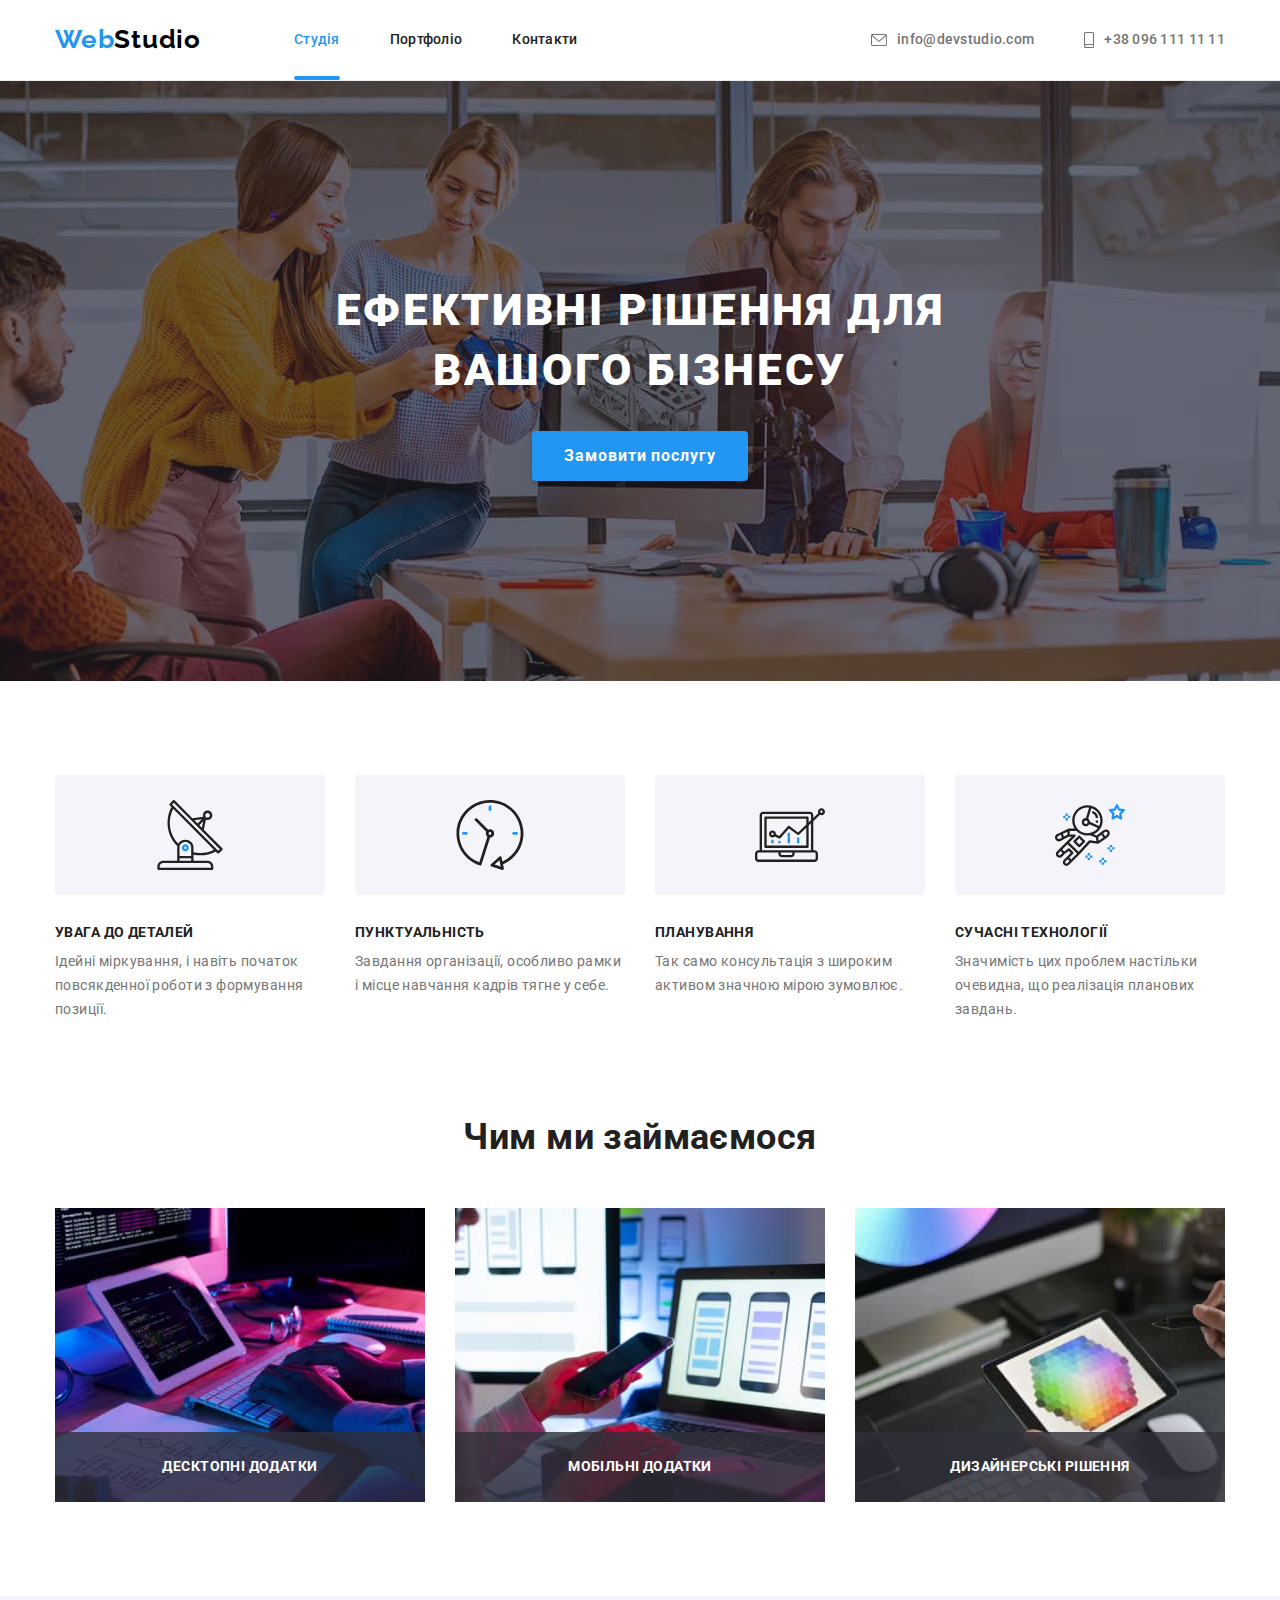
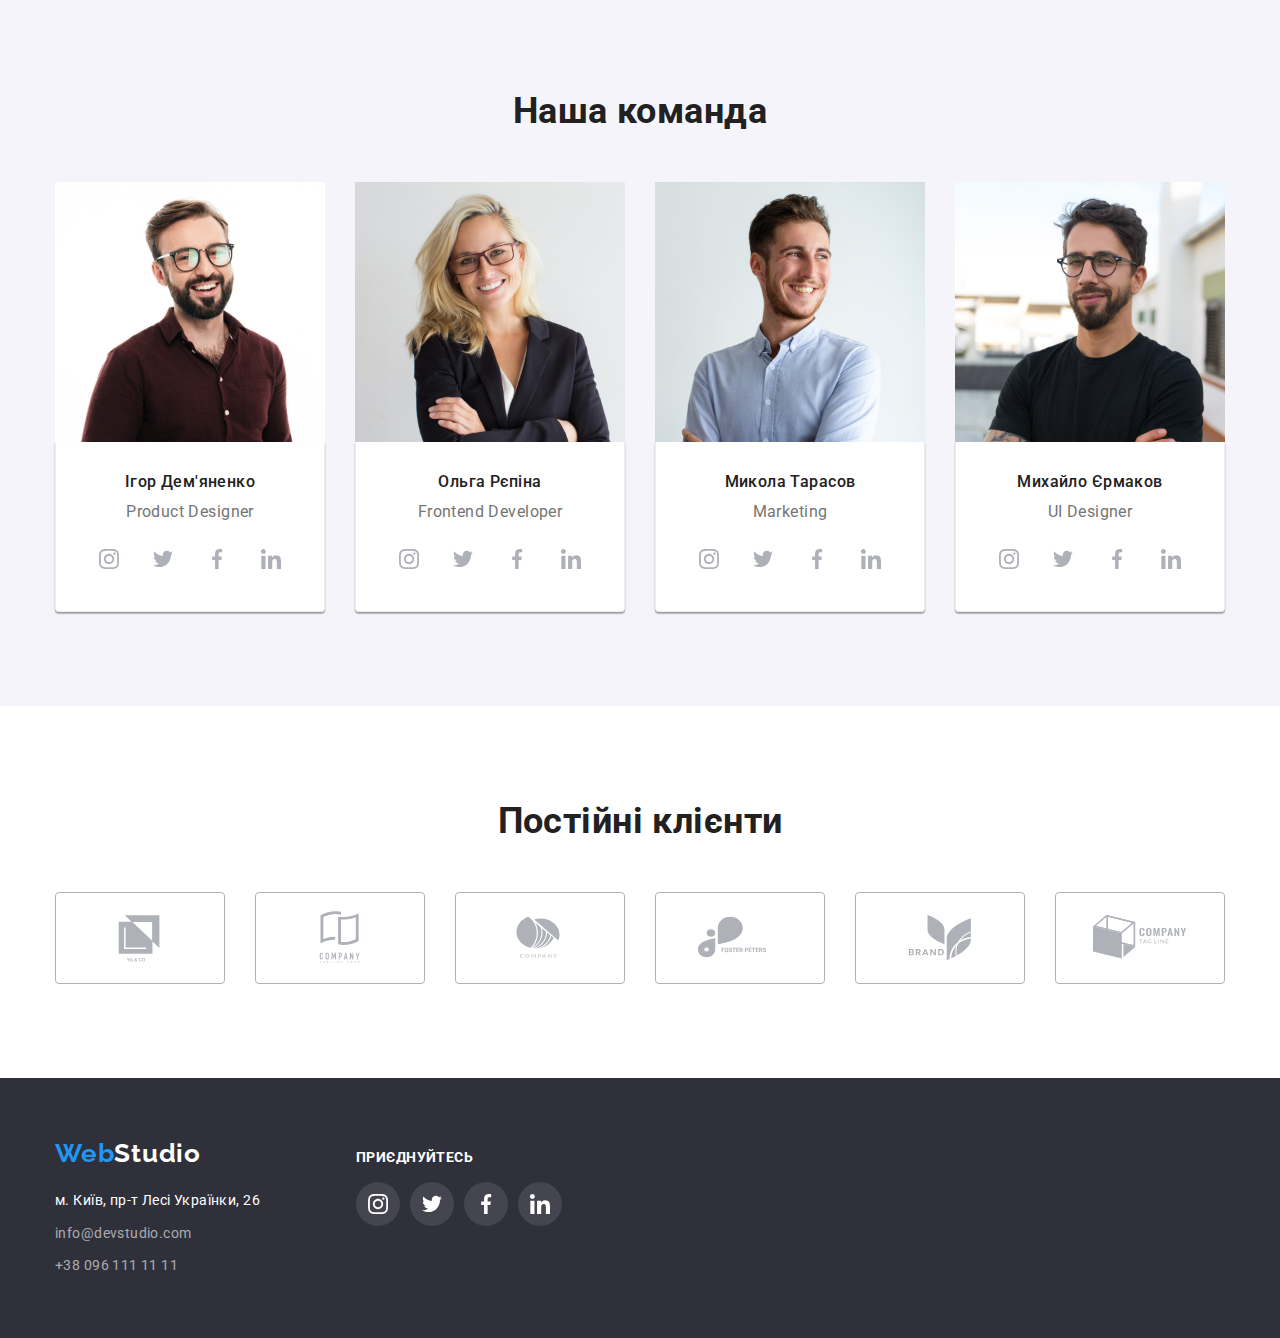
==== index.html @ ba94ff7c "HW6_created" ====
<!DOCTYPE html>
<html lang="uk">
  <head>
    <meta charset="UTF-8" />
    <meta http-equiv="X-UA-Compatible" content="IE=edge" />
    <meta name="viewport" content="width=device-width, initial-scale=1.0" />
    <title>Студія</title>
    <link rel="preconnect" href="https://fonts.googleapis.com" />
    <link rel="preconnect" href="https://fonts.gstatic.com" crossorigin />
    <link
      href="https://fonts.googleapis.com/css2?family=Raleway:wght@700&family=Roboto:wght@400;500;700;900&display=swap"
      rel="stylesheet"
    />
    <link
      rel="stylesheet"
      href="https://cdn.jsdelivr.net/npm/modern-normalize@1.1.0/modern-normalize.min.css"
    />
    <link rel="stylesheet" href="./css/styles.css" />
  </head>
  <body>
    <header>
      <div class="container header-container">
        <nav class="navigation-page">
          <a class="logo-navigation" href="./index.html"
            ><span>Web</span>Studio</a
          >
          <ul class="menu-container menu-gap">
            <li class="menu-item">
              <a class="menu-link current" href="./index.html">Студія</a>
            </li>
            <li class="menu-item">
              <a class="menu-link" href="./portfolio.html">Портфоліо</a>
            </li>
            <li class="menu-item">
              <a class="menu-link" href="#">Контакти</a>
            </li>
          </ul>
        </nav>
        <ul class="list menu-gap">
          <li class="list-menu-contacts">
            <a aria-label="посилання надіслати листа" class="menu-contacts-navigation" href="mailto:info@devstudio.com"
              ><svg 
                class="menu-contacts-navigation-icon"
                width="16"
                height="12"
              >
                <use href="./images/icons.svg#icon-mail_sign"></use></svg
              >info@devstudio.com</a
            >
          </li>
          <li class="list-menu-contacts">
            <a aria-label="посилання зателефонувати" class="menu-contacts-navigation" href="tel:+380961111111"
              ><svg
                class="menu-contacts-navigation-icon"
                width="10"
                height="16"
              >
                <use href="./images/icons.svg#icon-mob_sign"></use></svg
              >+38 096 111 11 11</a
            >
          </li>
        </ul>
      </div>
    </header>
    <main>
      <section class="top-main-index-bg">
        <div class="container">
          <h1 class="top-main-index-title main_title">
            Ефективні рішення для вашого бізнесу
          </h1>
          <button class="top-main-index-button button" type="button" data-modal-open>
            Замовити послугу
          </button>
        </div>
      </section>
      <section class="section">
        <div class="container">
          <h2 class="topic visually-hidden title">Наші переваги</h2>
          <ul class="our-virtues-list">
            <li class="list-item our-virtues-conteiner">
              <div class="virtues-icon-box">
                <svg class="icon-virtues">
                  <use href="./images/icons.svg#icon-antenna"></use>
                </svg>
              </div>
              <h3 class="our-virtues-title">УВАГА ДО ДЕТАЛЕЙ</h3>
              <p class="our-virtues-desc">
                Ідейні міркування, і навіть початок повсякденної роботи з
                формування позиції.
              </p>
            </li>
            <li class="list-item our-virtues-conteiner">
              <div class="virtues-icon-box">
                <svg class="icon-virtues">
                  <use href="./images/icons.svg#icon-clock"></use>
                </svg>
              </div>
              <h3 class="our-virtues-title">ПУНКТУАЛЬНІСТЬ</h3>
              <p class="our-virtues-desc">
                Завдання організації, особливо рамки і місце навчання кадрів
                тягне у себе.
              </p>
            </li>
            <li class="list-item our-virtues-conteiner">
              <div class="virtues-icon-box">
                <svg class="icon-virtues">
                  <use href="./images/icons.svg#icon-diagram"></use>
                </svg>
              </div>
              <h3 class="our-virtues-title">ПЛАНУВАННЯ</h3>
              <p class="our-virtues-desc">
                Так само консультація з широким активом значною мірою зумовлює.
              </p>
            </li>
            <li class="list-item our-virtues-conteiner">
              <div class="virtues-icon-box">
                <svg class="icon-virtues">
                  <use href="./images/icons.svg#icon-astronaut"></use>
                </svg>
              </div>
              <h3 class="our-virtues-title">СУЧАСНІ ТЕХНОЛОГІЇ</h3>
              <p class="our-virtues-desc">
                Значимість цих проблем настільки очевидна, що реалізація
                планових завдань.
              </p>
            </li>
          </ul>
        </div>
      </section>
      <section class="section examples-frame">
        <div class="container">
          <h2 class="topic title">Чим ми займаємося</h2>
          <ul class="examples_work">
            <li class="list-item label-box">
              <div >
              <img
                src="./images/make_process_1.jpg"
                alt="людина над створенням процессу"
                width="370"
              />
              <P class="label">Десктопні додатки</P>
              </div>
            </li>
            <li class="list-item label-box">
              <div >
              <img
                src="./images/make_phone_form_2.jpg"
                alt="співробітник створюе екранні форми для телефонів"
                width="370"
              />
              <p class="label">Мобільні додатки</p>
              </div>
            </li>
            <li class="list-item label-box">
              <div >
              <img
                src="./images/choose_color_3.jpg"
                alt="співробітник вибирає колір з палітри"
                width="370"
              />
              <p class="label">Дизайнерські рішення</p>
              </div>
            </li>
          </ul>
        </div>
      </section>
      <section class="our-team-section section">
        <div class="container">
          <h2 class="topic title">Наша команда</h2>
          <ul class="our-team-list">
            <li class="list-item">
              <img
                src="./images/product_designer_photo.jpg"
                alt="усміхнений чоловік з бородою в окулярах"
                width="270"
              />
              <div class="frame-specialists_name frame">
                <h3 class="specialists_name">Ігор Дем'яненко</h3>
                <p class="specialists_profession">Product Designer</p>
                <ul class="social-list">
                  <li class="list-item">
                    <a aria-label="інстаграм посилання" class="social-link" href="#">
                      <svg
                        width="20"
                        height="20"
                      >
                        <use href="./images/icons.svg#icon-instagram"></use>
                      </svg>
                    </a>
                  </li>
                  <li class="list-item">
                    <a aria-label="твітер посилання" class="social-link" href="#">
                      <svg  
                        width="20" 
                        height="20">
                        <use href="./images/icons.svg#icon-twitter"></use>
                      </svg>
                    </a>
                  </li>
                  <li class="list-item">
                    <a aria-label="фейсбук посилання" class="social-link" href="#">
                      <svg
                        width="20"
                        height="20"
                      >
                        <use href="./images/icons.svg#icon-facebook"></use>
                      </svg>
                    </a>
                  </li>
                  <li class="list-item">
                    <a aria-label="лінкедін посилання" class="social-link" href="#">
                      <svg
                        width="20"
                        height="20"
                      >
                        <use href="./images/icons.svg#icon-linkedin"></use>
                      </svg>
                    </a>
                  </li>
                </ul>
              </div>
            </li>
            <li class="list-item">
              <img
                src="./images/frontend_developer_photo.jpg"
                alt="усміхнений білява жінка в окулярах"
                width="270"
              />
              <div class="frame-specialists_name frame">
                <h3 class="specialists_name">Ольга Рєпіна</h3>
                <p class="specialists_profession">Frontend Developer</p>
                <ul class="social-list">
                  <li class="list-item">
                    <a aria-label="інстаграм посилання" class="social-link" href="#">
                      <svg
                        width="20"
                        height="20"
                      >
                        <use href="./images/icons.svg#icon-instagram"></use>
                      </svg>
                    </a>
                  </li>
                  <li class="list-item">
                    <a aria-label="твітер посилання" class="social-link" href="#">
                      <svg  
                        width="20" 
                        height="20">
                        <use href="./images/icons.svg#icon-twitter"></use>
                      </svg>
                    </a>
                  </li>
                  <li class="list-item">
                    <a aria-label="фейсбук посилання" class="social-link" href="#">
                      <svg
                        width="20"
                        height="20"
                      >
                        <use href="./images/icons.svg#icon-facebook"></use>
                      </svg>
                    </a>
                  </li>
                  <li class="list-item">
                    <a aria-label="лінкедін посилання" class="social-link" href="#">
                      <svg
                        width="20"
                        height="20"
                      >
                        <use href="./images/icons.svg#icon-linkedin"></use>
                      </svg>
                    </a>
                  </li>
                </ul>
              </div>
            </li>
            <li class="list-item">
              <img
                src="./images/marketing_photo.jpg"
                alt="усміхнений чоловік з бородою в білій сорочці"
                width="270"
              />
              <div class="frame-specialists_name frame">
                <h3 class="specialists_name">Микола Тарасов</h3>
                <p class="specialists_profession">Marketing</p>
                <ul class="social-list">
                  <li class="list-item">
                    <a aria-label="інстаграм посилання" class="social-link" href="#">
                      <svg
                        width="20"
                        height="20"
                      >
                        <use href="./images/icons.svg#icon-instagram"></use>
                      </svg>
                    </a>
                  </li>
                  <li class="list-item">
                    <a aria-label="твітер посилання" class="social-link" href="#">
                      <svg  
                        width="20" 
                        height="20">
                        <use href="./images/icons.svg#icon-twitter"></use>
                      </svg>
                    </a>
                  </li>
                  <li class="list-item">
                    <a aria-label="фейсбук посилання" class="social-link" href="#">
                      <svg
                        width="20"
                        height="20"
                      >
                        <use href="./images/icons.svg#icon-facebook"></use>
                      </svg>
                    </a>
                  </li>
                  <li class="list-item">
                    <a aria-label="лінкедін посилання" class="social-link" href="#">
                      <svg
                        width="20"
                        height="20"
                      >
                        <use href="./images/icons.svg#icon-linkedin"></use>
                      </svg>
                    </a>
                  </li>
                </ul>
              </div>
            </li>
            <li class="list-item">
              <img
                src="./images/ui_designer_photo.jpg"
                alt="усміхнений чоловік з бородою в чорній футболці"
                width="270"
                class="no-gap"
              />
              <div class="frame-specialists_name frame">
                <h3 class="specialists_name">Михайло Єрмаков</h3>
                <p class="specialists_profession">UI Designer</p>
                <ul class="social-list">
                  <li class="list-item">
                    <a aria-label="інстаграм посилання" class="social-link" href="#">
                      <svg
                        width="20"
                        height="20"
                      >
                        <use href="./images/icons.svg#icon-instagram"></use>
                      </svg>
                    </a>
                  </li>
                  <li class="list-item">
                    <a aria-label="твітер посилання" class="social-link" href="#">
                      <svg 
                        width="20" 
                        height="20">
                        <use href="./images/icons.svg#icon-twitter"></use>
                      </svg>
                    </a>
                  </li>
                  <li class="list-item">
                    <a aria-label="фейсбук посилання" class="social-link" href="#">
                      <svg
                        width="20"
                        height="20"
                      >
                        <use href="./images/icons.svg#icon-facebook"></use>
                      </svg>
                    </a>
                  </li>
                  <li class="list-item">
                    <a aria-label="лінкедін посилання" class="social-link" href="#">
                      <svg
                        width="20"
                        height="20"
                      >
                        <use href="./images/icons.svg#icon-linkedin"></use>
                      </svg>
                    </a>
                  </li>
                </ul>
              </div>
            </li>
          </ul>
        </div>
      </section>
      <section class="section">
        <div class="container">
          <h2 class="topic title">Постійні клієнти</h2>
          <ul class="icon-list">
            <li class="list-item">
              <a aria-label="посилання на сайт першого клієнта" class="client-link" href="#">
                <svg width="106" height="60">
                  <use href="./images/icons.svg#icon-Logo1"></use>
                </svg>
              </a>
            </li>
            <li class="list-item">
              <a aria-label="посилання на сайт другого клієнта" class="client-link" href="#">
                <svg width="106" height="60">
                  <use href="./images/icons.svg#icon-Logo2"></use>
                </svg>
              </a>
            </li>
            <li class="list-item">
              <a aria-label="посилання на сайт третього клієнта" class="client-link" href="#">
                <svg width="106" height="60">
                  <use href="./images/icons.svg#icon-Logo3"></use>
                </svg>
              </a>
            </li>
            <li class="list-item">
              <a aria-label="посилання на сайт четвертого клієнта" class="client-link" href="#">
                <svg width="106" height="60">
                  <use href="./images/icons.svg#icon-Logo4"></use>
                </svg>
              </a>
            </li>
            <li class="list-item">
              <a aria-label="посилання на сайт п'ятого клієнта" class="client-link" href="#">
                <svg width="106" height="60" >
                  <use href="./images/icons.svg#icon-Logo5"></use>
                </svg>
              </a>
            </li>
            <li class="list-item">
              <a aria-label="посилання на сайт шостого клієнта" class="client-link" href="#">
                <svg width="106" height="60">
                  <use href="./images/icons.svg#icon-Logo6"></use>
                </svg>
              </a>
            </li>
          </ul>
        </div>
      </section>
    </main>
    <footer class="page-footer-bg">
      <div class="footer-box container">
        <div class="footer-conteiner">
          <a class="logo-footer" href=""><span>Web</span>Studio</a>
          <address>
            <ul>
              <li class="list-item footer-gap">
                <a
                  class="location"
                  href="https://goo.gl/maps/CPtrU1FHBa2aNyZL9"
                  target="_blank"
                  rel="noopener noreferrer nofollow"
                  >м. Київ, пр-т Лесі Українки, 26</a
                >
              </li>
              <li class="list-item footer-gap">
                <a class="menu-contacts-footer" href="mailto:info@devstudio.com"
                  >info@devstudio.com</a
                >
              </li>
              <li class="list-item">
                <a class="menu-contacts-footer" href="tel:+380961111111"
                  >+38 096 111 11 11</a
                >
              </li>
            </ul>
          </address>
        </div>
        <div class="footer-invite-block footer-conteiner">
          <p class="footer-invite">приєднуйтесь</p>
          <ul class="social-list">
            <li class="list-item">
              <a aria-label="інстаграм посилання" class="social-link-footer" href="#">
                <svg
                  width="20"
                  height="20"
                  class="social-icon-footer"
                >
                  <use href="./images/icons.svg#icon-instagram"></use>
                </svg>
              </a>
            </li>
            <li class="list-item">
              <a aria-label="твітер посилання" class="social-link-footer" href="#">
                <svg
                  width="20"
                  height="20"
                  class="social-icon-footer"
                >
                  <use href="./images/icons.svg#icon-twitter"></use>
                </svg>
              </a>
            </li>
            <li class="list-item">
              <a aria-label="фейсбук посилання" class="social-link-footer" href="#">
                <svg
                  width="20"
                  height="20"
                  class="social-icon-footer"
                >
                  <use href="./images/icons.svg#icon-facebook"></use>
                </svg>
              </a>
            </li>
            <li class="list-item">
              <a aria-label="лінкедін посилання" class="social-link-footer" href="#">
                <svg
                  width="20"
                  height="20"
                  class="social-icon-footer"
                >
                  <use href="./images/icons.svg#icon-linkedin"></use>
                </svg>
              </a>
            </li>
          </ul>
        </div>
      </div>
    </footer>

    <div class="backdrop is-hidden" data-modal>
      <div class="modal">
        <button class="modal-window-close-btn" type="button" data-modal-close>
        <svg class="modal-close-sign" width="18"
        height="18">
          <use href="./images/icons.svg#icon-close-sign"></use>
        </svg>
      </button>
      </div>
    </div>
    <script src="./js/modal.js"></script>
  </body>
</html>
---- css/styles.css ----
/* ========GENERAL========== */

:root {
  --accent-color: #2196f3;
  --bg-color1: #ffffff;
  --hero-bg-color: #c4c4c4;
  --main-text-color: #212121;
  --secondary-bg-color: #2f303a;
  --third-bg-color: #f5f4fa;
  --gradient-color: rgba(47, 48, 58, 0.4);
  --paragraf-text-color: #757575;
  --button-hover-focus-color: #188ce8;
  --logo-navigation-text-color: #000000;
  --menu-contacts-footer-color: rgba(255, 255, 255, 0.6);
  --line-in-header-color: #ececec;
  --icon-color: #afb1b8;
  --social-link_footer-background-color: rgba(255, 255, 255, 0.1);
  --button-text-shadow-primary-color: rgba(0, 0, 0, 0.1);
  --button-text-shadow-secondary-color: rgba(0, 0, 0, 0.08);
  --button-text-shadow-third-color: rgba(0, 0, 0, 0.12);
  --button-text-shadow-fourth-color: rgba(0, 0, 0, 0.15);
  --shadow-primary-color: rgba(0, 0, 0, 0.14);
  --shadow-secondary-color: rgba(0, 0, 0, 0.2);
  --shadow-third-color: rgba(0, 0, 0, 0.16);
  --shadow-fourth-color: rgba(0, 0, 0, 0.06);
  --border-color: #eeeeee;
  --primary-font: "Roboto", sans-serif;
  --secondary-font: "Raleway", sans-serif;
  --secondary-font-size: 16px;
  --primary-font-size: 14px;
  --third-font-size: 26px;
  --primary-font-weight: 700;
  --secondary-font-weight: 500;
  --primary-line-height: 1.14;
  --secondary-line-height: 1.19;
  --primary-letter-spacing: 0.03em;
  --secondary-letter-spacing: 0.02em;
  --primary-text-align: center;
  --primary-timing-function: cubic-bezier(0.4, 0, 0.2, 1);
}

header {
  background-color: var(--bg-color1);
  border-bottom: 1px solid var(--line-in-header-color);
}

body {
  font-family: var(--primary-font);
  font-size: var(--primary-font-size);
  letter-spacing: var(--primary-letter-spacing);
  color: var(--main-text-color);
  background-color: var(--bg-color1);
}

img {
  display: block;
  max-width: 100%;
  height: auto;
}

a {
  text-decoration: none;
}

h1,
h2,
h3,
p,
ul {
  margin: 0;
}

ul {
  padding-left: 0;
}

.section {
  padding: 94px 0;
}

.container {
  width: 1200px;
  margin: 0 auto;
  padding-left: 15px;
  padding-right: 15px;
}

.button {
  font-size: var(--secondary-font-size);
  cursor: pointer;
  border: none;
}

span {
  color: var(--accent-color);
}

address {
  font-style: normal;
  font-size: var(--primary-font-size);
  line-height: 1.71;
  letter-spacing: var(--primary-letter-spacing);
  margin-top: 20px;
  margin-right: 70px;
  width: 231px;
}

.menu-link.current {
  color: var(--accent-color);
  position: relative;
}

.current::after {
  position: absolute;
  bottom: -1px;
  left: 0;
  content: "";
  display: block;
  background-color: var(--accent-color);
  width: 100%;
  height: 4px;
  border-radius: 2px;
}

.menu-link:hover,
.menu-link:focus,
.menu-contacts-navigation:hover,
.menu-contacts-navigation:focus,
.menu-contacts-footer:hover,
.menu-contacts-footer:focus,
.location:hover,
.location:focus {
  color: var(--accent-color);
}

.list {
  display: flex;
}

.list-item,
.list-menu-contacts,
.menu-item {
  list-style: none;
}

.menu-link {
  list-style: none;
  font-weight: var(--secondary-font-weight);
  line-height: var(--primary-line-height);
  letter-spacing: var(--secondary-letter-spacing);
  color: var(--main-text-color);
  padding-top: 32px;
  padding-bottom: 32px;
  transition: color 250ms var(--primary-timing-function);
}

.portfolio-btn-list {
  display: flex;
  flex-direction: row;
  justify-content: center;
  margin-bottom: 50px;
  column-gap: 8px;
}

.visually-hidden {
  position: absolute;
  white-space: nowrap;
  width: 1px;
  height: 1px;
  overflow: hidden;
  border: 0;
  padding: 0;
  clip: rect(0 0 0 0);
  clip-path: inset(50%);
  margin: -1px;
}

.title {
  margin-bottom: 50px;
}

/* ===========HEADER======= */
.header-container {
  display: flex;
  flex: content;
  align-items: center;
}

.navigation-page,
.menu-container {
  display: flex;
  align-items: center;
}

.menu-gap {
  column-gap: 50px;
  margin-left: auto;
}

.logo-navigation {
  text-decoration: none;
  font-family: var(--secondary-font);
  font-weight: var(--primary-font-weight);
  font-size: var(--third-font-size);
  line-height: var(--secondary-line-height);
  letter-spacing: var(--primary-letter-spacing);
  color: var(--logo-navigation-text-color);
  margin-right: 93px;
  padding-top: 24px;
  padding-bottom: 25px;
}

.menu-contacts-navigation {
  font-weight: var(--secondary-font-weight);
  line-height: var(--primary-line-height);
  letter-spacing: var(--secondary-letter-spacing);
  color: var(--paragraf-text-color);
  fill: currentColor;
  display: flex;
  align-items: center;
  transition: color 250ms var(--primary-timing-function);
}

.menu-contacts-navigation-icon {
  margin-right: 10px;
}

.main_title {
  margin-bottom: 30px;
}

/* ============FOOTER====== */

.logo-footer {
  text-decoration: none;
  font-family: var(--secondary-font);
  font-weight: var(--primary-font-weight);
  font-size: var(--third-font-size);
  line-height: var(--secondary-line-height);
  letter-spacing: var(--primary-letter-spacing);
  color: var(--bg-color1);
}

.location {
  color: var(--bg-color1);
  transition: color 250ms var(--primary-timing-function);
}

.menu-contacts-footer {
  color: var(--menu-contacts-footer-color);
  transition: color 250ms var(--primary-timing-function);
}

.footer-gap {
  margin-bottom: 9px;
}

.footer-invite-block {
  display: block;
  align-content: center;
}

.footer-invite {
  font-style: normal;
  font-weight: var(--primary-font-weight);
  font-size: var(--primary-font-size);
  line-height: var(--primary-line-height);
  text-transform: uppercase;
  color: var(--bg-color1);
}

.social-link-footer {
  display: flex;
  align-items: center;
  justify-content: center;
  width: 44px;
  height: 44px;
  border-radius: 50%;
  background-color: var(--social-link_footer-background-color);
  transition: background-color 250ms var(--primary-timing-function),
    fill 250ms var(--primary-timing-function);
}

.social-link-footer:hover,
.social-link-footer:focus {
  background-color: var(--accent-color);
  fill: var(--bg-color1);
}

.social-icon-footer {
  fill: var(--bg-color1);
}

.footer-box {
  display: flex;
  align-items: baseline;
}
/* =========STUDIO========== */

.top-main-index-bg {
  background-image: linear-gradient(
      var(--gradient-color),
      var(--gradient-color)
    ),
    url("../images/hero-bg-Img.jpg");
  background-position: center;
  background-size: cover;
  background-color: var(--hero-bg-color);
  padding-top: 200px;
  padding-bottom: 200px;
  max-width: 1600px;
  margin: 0 auto;
}

.page-footer-bg {
  background-color: var(--secondary-bg-color);
  padding-top: 60px;
  padding-bottom: 60px;
}

.top-main-index-button {
  font-size: var(--secondary-font-size);
  font-weight: var(--primary-font-weight);
  line-height: 1.87;
  display: flex;
  align-items: center;
  text-align: var(--primary-text-align);
  letter-spacing: 0.06em;
  color: var(--bg-color1);
  background: var(--accent-color);
  box-shadow: 0px 4px 4px var(--button-text-shadow-fourth-color);
  border-radius: 4px;
  margin: 0 auto;
  display: block;
  padding: 10px 32px;
  transition: background-color 250ms var(--primary-timing-function);
}

.top-main-index-button:hover,
.top-main-index-button:focus {
  background-color: var(--button-hover-focus-color);
}

.top-main-index-title {
  font-weight: 900;
  font-size: 44px;
  line-height: 1.36;
  text-align: var(--primary-text-align);
  letter-spacing: 0.06em;
  text-transform: uppercase;
  color: var(--bg-color1);
  width: 696px;
  margin-left: auto;
  margin-right: auto;
}

.topic {
  font-weight: var(--primary-font-weight);
  font-size: 36px;
  line-height: 1.17;
  text-align: var(--primary-text-align);
}

.virtues-icon-box {
  width: 270px;
  height: 120px;
  display: flex;
  align-items: center;
  justify-content: center;
  background: var(--third-bg-color);
  border-radius: 4px;
  margin-bottom: 30px;
}

.our-virtues-title {
  font-weight: var(--primary-font-weight);
  line-height: var(--primary-line-height);
  text-transform: uppercase;
  margin-bottom: 10px;
  font-size: var(--primary-font-size);
}

.our-virtues-desc {
  line-height: 1.71;
  color: var(--paragraf-text-color);
}

.our-virtues-conteiner {
  flex-basis: calc((100% - 90px) / 4);
}

.icon-virtues {
  width: 70px;
  height: 70px;
}

.examples-frame {
  padding-top: 0;
}

.specialists_name {
  font-weight: var(--secondary-font-weight);
  font-size: var(--secondary-font-size);
  line-height: var(--secondary-line-height);
  margin-bottom: 10px;
}

.specialists_profession {
  font-size: var(--secondary-font-size);
  line-height: var(--secondary-line-height);
  color: var(--paragraf-text-color);
  margin-bottom: 16px;
}

.label-box {
  position: relative;
}

.label {
  position: absolute;
  left: 0;
  bottom: 0;
  width: 100%;
  height: 70px;
  display: flex;
  align-items: center;
  justify-content: center;
  background-color: rgba(47, 48, 58, 0.8);
  font-family: var(--primary-font);
  font-style: normal;
  font-weight: var(--primary-font-weight);
  line-height: var(--primary-line-height);
  text-align: var(--primary-text-align);
  letter-spacing: var(--primary-letter-spacing);
  text-transform: uppercase;
  color: var(--bg-color1);
}

.examples_work,
.our-team-list,
.our-virtues-list {
  display: flex;
  flex-direction: row;
  justify-content: space-between;
}

.our-team-section {
  background-color: var(--third-bg-color);
}

.social-list {
  display: flex;
  align-items: center;
  justify-content: center;
  column-gap: 10px;
  margin-top: 16px;
}

.social-link {
  display: flex;
  align-items: center;
  justify-content: center;
  fill: var(--icon-color);
  width: 44px;
  height: 44px;
  border-radius: 50%;
  transition: background-color 250ms var(--primary-timing-function),
    fill 250ms var(--primary-timing-function);
}

.social-link:hover,
.social-link:focus {
  background-color: var(--accent-color);
  fill: var(--bg-color1);
}

.icon-list {
  display: flex;
  justify-content: center;
  column-gap: 30px;
}

.client-link {
  display: flex;
  align-items: center;
  justify-content: center;
  width: 170px;
  height: 92px;
  border: 1px solid var(--icon-color);
  border-radius: 4px;
  fill: var(--icon-color);
  transition: border-color 250ms var(--primary-timing-function),
    fill 250ms var(--primary-timing-function);
}

.client-link:focus,
.client-link:hover {
  border-color: var(--accent-color);
  fill: var(--accent-color);
}

/* ========PORTFOLIO======= */

.portfolio-list-projects {
  display: flex;
  flex-wrap: wrap;
  gap: 30px;
}

.portfolio-card-link {
  display: block;
  color: var(--main-text-color);
  transition: box-shadow 250ms var(--primary-timing-function);
}

.portfolio-card-link:hover {
  box-shadow: 0px 1px 1px var(--button-text-shadow-third-color),
    0px 4px 4px var(--shadow-fourth-color),
    1px 4px 6px var(--shadow-third-color);
}

.portfolio-wrapper {
  position: relative;
  overflow: hidden;
}

.overlay {
  position: absolute;
  top: 0;
  left: 0;
  height: 100%;
  width: 100%;
  padding: 63px 24px;
  transform: translateY(101%);
  transition: transform 250ms var(--primary-timing-function);
  background-color: var(--accent-color);
  font-family: var(--primary-font);
  font-style: normal;
  font-weight: 400;
  font-size: 18px;
  line-height: 1.55;
  letter-spacing: var(--primary-letter-spacing);
  color: var(--bg-color1);
}

.portfolio-list-projects-container:hover .overlay {
  transform: translateY(0%);
}

.button-text {
  font-weight: var(--secondary-font-weight);
  line-height: 1.63;
  text-align: var(--primary-text-align);
  letter-spacing: var(--primary-letter-spacing);
  color: var(--main-text-color);
  background: var(--third-bg-color);
  border-radius: 4px;
  padding: 6px 22px;
  transition: color 250ms var(--primary-timing-function),
    background-color 250ms var(--primary-timing-function),
    box-shadow 250ms var(--primary-timing-function);
}

.button-text:hover,
.button-text:focus {
  color: var(--bg-color1);
  background-color: var(--accent-color);
  box-shadow: 0px 3px 1px var(--button-text-shadow-primary-color),
    0px 1px 2px var(--button-text-shadow-secondary-color),
    0px 2px 2px var(--button-text-shadow-third-color);
}

.text-project-portfolio {
  font-weight: var(--primary-font-weight);
  font-size: 18px;
  line-height: 2;
  letter-spacing: 0.06em;
  margin-bottom: 4px;
}

.kind-project-portfolio {
  font-size: var(--secondary-font-size);
  line-height: 1.88;
  color: var(--paragraf-text-color);
}

.text-project-portfolio,
.kind-project-portfolio {
  margin-right: auto;
}

.frame-project-portfolio {
  padding: 20px 24px;
}

.frame-specialists_name {
  padding-top: 30px;
  padding-bottom: 30px;
  text-align: var(--primary-text-align);
  border-radius: 0px 0px 4px 4px;
  box-shadow: 0px 1px 3px var(--button-text-shadow-third-color),
    0px 1px 1px var(--shadow-primary-color),
    0px 2px 1px var(--shadow-secondary-color);
}

.frame {
  background: var(--bg-color1);
  border-right: 1px solid var(--border-color);
  border-bottom: 1px solid var(--border-color);
  border-left: 1px solid var(--border-color);
}

.no-gap {
  display: block;
}

/* =========BackDrop========= */

.backdrop {
  position: fixed;
  top: 0;
  left: 0;
  width: 100%;
  height: 100%;
  background-color: var(--shadow-secondary-color);
  z-index: 101;
  transition: opacity 250ms var(--primary-timing-function),
    visibility 250ms var(--primary-timing-function);
}

.backdrop.is-hidden {
  visibility: hidden;
  opacity: 0;
  pointer-events: none;
}

.modal {
  position: absolute;
  top: 50%;
  left: 50%;
  transform: translate(-50%, -50%);
  width: 528px;
  height: 581px;
  background: var(--bg-color1);
  box-shadow: 0px 1px 3px var(--button-text-shadow-third-color),
    0px 1px 1px var(--shadow-primary-color),
    0px 2px 1px var(--shadow-secondary-color);
  border-radius: 4px;
  transition: transform 250ms var(--primary-timing-function),
    opacity 250ms var(--primary-timing-function);
    animation: size-in 10000ms linear;
}

.modal-window-close-btn {
  position: absolute;
  top: 8px;
  right: 8px;
  display: flex;
  justify-content: center;
  align-items: center;
  width: 30px;
  height: 30px;
  border-radius: 50%;
  padding: 0;
  background-color: var(--bg-color1);
  border: 1px solid var(--button-text-shadow-primary-color);
}
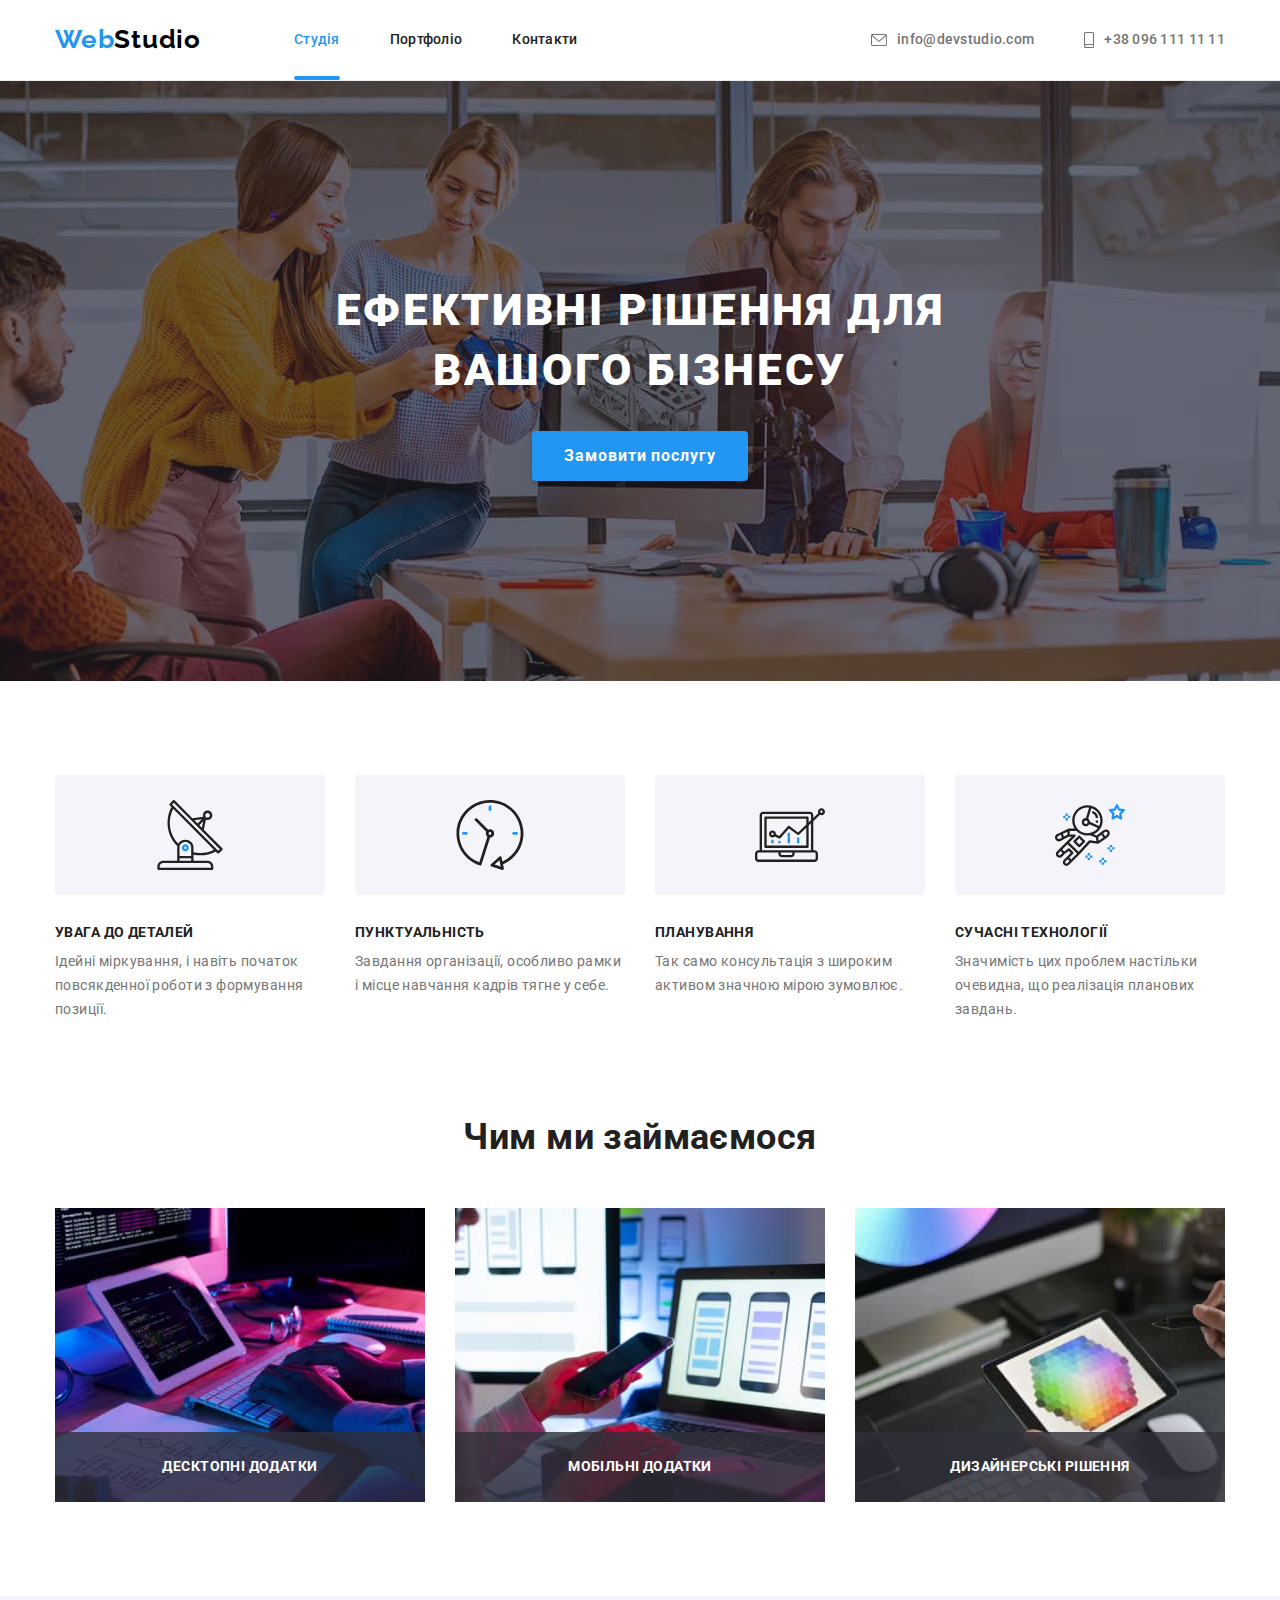
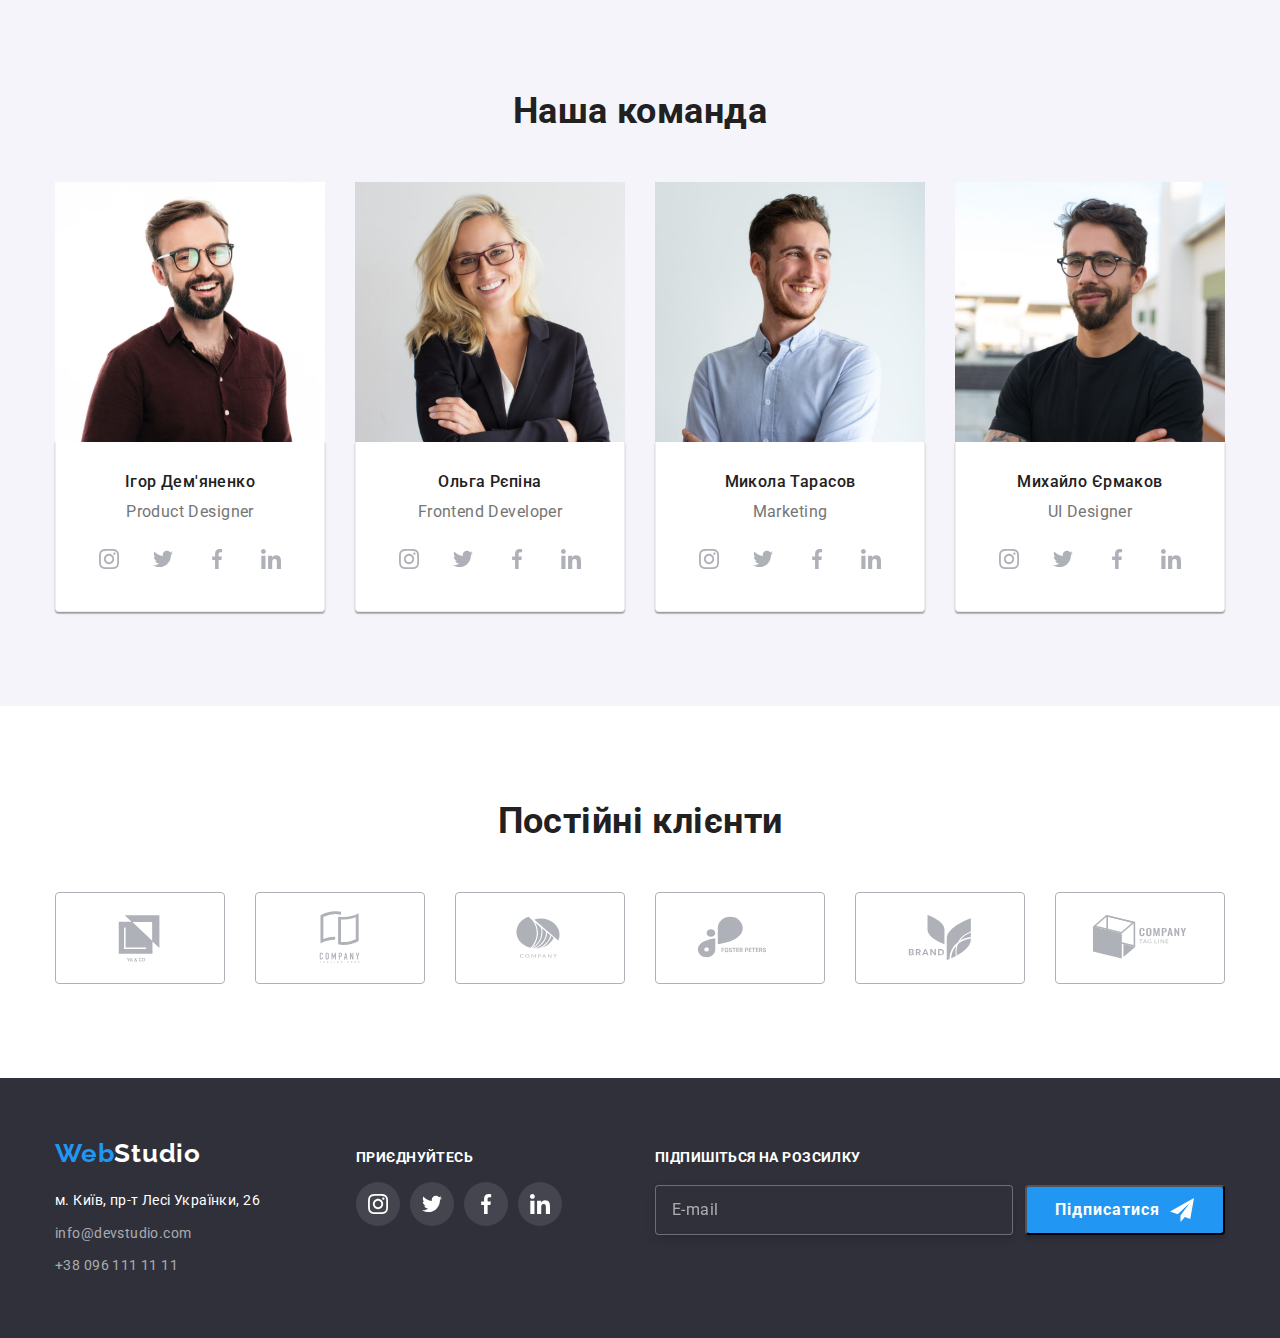
==== commit ce9ce614: "hw6_done" ====
--- a/index.html
+++ b/index.html
@@ -507,6 +507,19 @@
             </li>
           </ul>
         </div>
+        <form >
+         <p class="footer-form-title">Підпишіться на розсилку</p>
+          <label class="footer-form-field">
+            <input class="footer-form-field-inpt" type="email" name="mailing_agree" placeholder="E-mail" pattern="[a-zA-Z0-9]@[a-zA-Z].[a-zA-Z]">
+            <button class="footer-form-field-btn" type="submit">
+              Підписатися
+              <svg class="footer-form-field-btn-icon" width="24"
+              height="24">
+                <use href="./images/icons.svg#icon-icon-send"></use>
+              </svg>
+            </button>
+          </label>
+        </form>
       </div>
     </footer>
 
@@ -518,6 +531,56 @@
           <use href="./images/icons.svg#icon-close-sign"></use>
         </svg>
       </button>
+      <form class="modal-form">
+        <p class="modal-form-title">Залиште свої дані, ми вам передзвонимо</p>
+        <label class="modal-form-field"> 
+          <span class="modal-form-field-name">Ім'я</span>
+          <div class="modal-form-field-conteiner">
+          <input class="modal-form-input" type="text" name="client_name" required pattern="[a-zA-Zа-яА-ЯіІїЇ]+">
+          <svg class="modal-form-icon" width="18"
+          height="18">>
+            <use href="./images/icons.svg#icon-sign-name"></use>
+          </svg>
+          </div>
+        </label>
+        <label class="modal-form-field"> 
+          <span class="modal-form-field-name">Телефон</span>
+          <div class="modal-form-field-conteiner">
+          <input class="modal-form-input" type="tel" name="client_pfone_number" required pattern="[0-9]{3}-[0-9]{3}-[0-9]{2}-[0-9]{2}" title="xxx-xxx-xx-xx">
+          <svg class="modal-form-icon" width="18"
+          height="18">>
+            <use href="./images/icons.svg#icon-sign-phone"></use>
+          </svg>
+          </div>
+        </label>
+        <label class="modal-form-field"> 
+          <span class="modal-form-field-name">Пошта</span>
+          <div class="modal-form-field-conteiner">
+          <input class="modal-form-input" type="email" name="client_email" required pattern="[a-zA-Z0-9]@[a-zA-Z].[a-zA-Z]">
+          <svg class="modal-form-icon" width="18"
+          height="18">>
+            <use href="./images/icons.svg#icon-sign-mail"></use>
+          </svg>
+          </div>
+        </label>
+        <label class="modal-form-field-message"> 
+          <span class="modal-form-field-name">Коментар</span>
+         <textarea class="modal-field-message" name="client_comment" placeholder="Введіть текст"></textarea>
+        </label>
+        <label class="modal-form-check-field"> 
+          
+          <input class="modal-form-check" type="checkbox" name="client_accept" required>
+          <svg class="modal-check-box-sign" width="11"
+          height="8">
+            <use class="modal-form-check-content" href="./images/icons.svg#icon-icon-galka"></use>
+          </svg>
+          Погоджуюся з розсилкою та приймаю&nbsp; 
+          <a class="modal-form-contract-link" href="#">Умови договору</a>
+        </label>
+        <button class="modal-window-submit-btn" type="submit">Відправити
+        </button>
+      </form>
+      
       </div>
     </div>
     <script src="./js/modal.js"></script>
--- a/css/styles.css
+++ b/css/styles.css
@@ -131,6 +131,7 @@
 .location:hover,
 .location:focus {
   color: var(--accent-color);
+  transition: color 250ms var(--primary-timing-function);
 }
 
 .list {
@@ -258,6 +259,7 @@
 .footer-invite-block {
   display: block;
   align-content: center;
+  margin-right: 93px;
 }
 
 .footer-invite {
@@ -285,6 +287,7 @@
 .social-link-footer:focus {
   background-color: var(--accent-color);
   fill: var(--bg-color1);
+  transition: color 250ms var(--primary-timing-function);
 }
 
 .social-icon-footer {
@@ -295,6 +298,86 @@
   display: flex;
   align-items: baseline;
 }
+
+.footer-form-field{
+  display: flex;
+  align-items: center;
+}
+
+.footer-form-title {
+  font-family: 'Roboto';
+  font-style: normal;
+  font-weight: 700;
+  font-size: 14px;
+  line-height: 16px;
+  letter-spacing: 0.03em;
+  text-transform: uppercase;
+  color: #FFFFFF;
+  margin-bottom: 20px;
+}
+
+.footer-form-field-inpt {
+  width: 358px;
+  height: 50px;
+  border: 1px solid rgba(255, 255, 255, 0.3);
+  filter: drop-shadow(0px 4px 4px rgba(0, 0, 0, 0.15));
+  border-radius: 4px;
+  background-color: #2F303A;
+  margin-right: 12px;
+  padding-left: 16px;
+  font-family: 'Roboto';
+  font-style: normal;
+  font-weight: 400;
+  font-size: 16px;
+  line-height: 20px;
+  display: flex;
+  align-items: center;
+  letter-spacing: 0.03em;
+  color: #FFFFFF;
+}
+
+  .footer-form-field-inpt::placeholder {
+  font-family: 'Roboto';
+font-style: normal;
+font-weight: 400;
+font-size: 16px;
+line-height: 20px;
+display: flex;
+align-items: center;
+letter-spacing: 0.03em;
+color: rgba(255, 255, 255, 0.6);
+}
+
+.footer-form-field-btn {
+  width: 200px;
+  height: 50px;
+  padding: 10px 28px;
+  background-color: #2196F3;
+  box-shadow: 0px 4px 4px rgba(0, 0, 0, 0.15);
+  border-radius: 4px;
+  font-family: 'Roboto';
+  font-style: normal;
+  font-weight: 700;
+  font-size: 16px;
+  line-height: 30px;
+  display: flex;
+  align-items: center;
+  text-align: center;
+  letter-spacing: 0.06em;
+  color: #FFFFFF;
+}
+
+.footer-form-field-btn-icon {
+  margin-left: 10px;
+}
+
+
+.footer-form-field-inpt:focus {
+  border-color: #2196F3;
+  outline: none;
+  transition: color 250ms var(--primary-timing-function);
+} 
+
 /* =========STUDIO========== */
 
 .top-main-index-bg {
@@ -339,6 +422,7 @@
 .top-main-index-button:hover,
 .top-main-index-button:focus {
   background-color: var(--button-hover-focus-color);
+  transition: color 250ms var(--primary-timing-function);
 }
 
 .top-main-index-title {
@@ -472,6 +556,7 @@
 .social-link:focus {
   background-color: var(--accent-color);
   fill: var(--bg-color1);
+  transition: color 250ms var(--primary-timing-function);
 }
 
 .icon-list {
@@ -497,6 +582,7 @@
 .client-link:hover {
   border-color: var(--accent-color);
   fill: var(--accent-color);
+  transition: color 250ms var(--primary-timing-function);
 }
 
 /* ========PORTFOLIO======= */
@@ -568,6 +654,7 @@
   box-shadow: 0px 3px 1px var(--button-text-shadow-primary-color),
     0px 1px 2px var(--button-text-shadow-secondary-color),
     0px 2px 2px var(--button-text-shadow-third-color);
+    transition: color 250ms var(--primary-timing-function);
 }
 
 .text-project-portfolio {
@@ -632,7 +719,9 @@
   visibility: hidden;
   opacity: 0;
   pointer-events: none;
-}
+} 
+
+/* ========Modal window ========= */
 
 .modal {
   position: absolute;
@@ -665,3 +754,172 @@
   background-color: var(--bg-color1);
   border: 1px solid var(--button-text-shadow-primary-color);
 }
+
+
+/* ========Modal form ========= */
+
+.modal-form {
+   display: flex;
+   flex-direction: column;
+  padding: 40px; 
+}
+
+.modal-form-title {
+  font-family: 'Roboto';
+font-style: normal;
+font-weight: 700;
+font-size: 20px;
+line-height: 23px;
+text-align: center;
+letter-spacing: 0.03em;
+color: #212121;
+margin-bottom: 12px;
+}
+
+.modal-form-field {
+  margin-bottom: 10px;
+  background: #FFFFFF;
+  box-shadow: 0px 1px 3px rgba(0, 0, 0, 0.12), 0px 1px 1px rgba(0, 0, 0, 0.14), 0px 2px 1px rgba(0, 0, 0, 0.2);
+  border-radius: 4px;
+  
+}
+
+.modal-form-field-message{
+  margin-bottom: 20px;
+  background: #FFFFFF;
+  box-shadow: 0px 1px 3px rgba(0, 0, 0, 0.12), 0px 1px 1px rgba(0, 0, 0, 0.14), 0px 2px 1px rgba(0, 0, 0, 0.2);
+  border-radius: 4px;
+}
+
+.modal-form-field-conteiner{
+  position: relative;
+}
+
+.modal-form-input{
+  width: 100%;
+  height: 40px;
+  border: 1px solid rgba(33, 33, 33, 0.2);
+  border-radius: 4px;
+  padding-left: 42px;
+  cursor: pointer;
+}
+
+.modal-form-input:focus, .modal-field-message:focus {
+  border-color: #2196F3;
+  outline: none;
+  transition: color 250ms var(--primary-timing-function);
+} 
+
+.modal-form-input:focus + .modal-form-icon {
+  fill: #2196F3;
+  transition: color 250ms var(--primary-timing-function);
+} 
+
+.modal-field-message {
+  border: 1px solid rgba(33, 33, 33, 0.2);
+  border-radius: 4px;
+  width: 100%;
+  height: 120px;
+  padding: 12px 16px;
+  resize: none;
+} 
+
+.modal-field-message::placeholder {
+  font-family: 'Roboto';
+font-style: normal;
+font-weight: 400;
+font-size: 12px;
+line-height: 14px;
+letter-spacing: 0.01em;
+color: rgba(117, 117, 117, 0.5);
+}
+
+.modal-form-field-name {
+  display: block;
+  font-family: 'Roboto';
+  font-style: normal;
+  font-weight: 400;
+  font-size: 12px;
+  line-height: 14px;
+  letter-spacing: 0.01em;
+  color: #757575;
+  margin-bottom: 4px;
+}
+
+.modal-form-check-field {
+  font-family: 'Roboto';
+  font-style: normal;
+  font-weight: 400;
+  font-size: 14px;
+  line-height: 24px;
+  letter-spacing: 0.03em;
+  color: #757575;
+  margin-bottom: 30px;
+  padding-left: 14px;
+  display: flex;
+  align-items: center;
+}
+
+.modal-form-contract-link {
+  text-decoration: underline;
+  color: #2196F3;
+}
+
+.modal-window-submit-btn {
+  background-color: #2196F3;
+  box-shadow: 0px 4px 4px rgba(0, 0, 0, 0.15);
+  border-radius: 4px;
+  border-color: transparent;
+  padding: 10px 52px;
+  margin: 0 auto 40px;
+  font-family: 'Roboto';
+  font-style: normal;
+  font-weight: 700;
+  font-size: 16px;
+  line-height: 30px;
+  display: flex;
+  align-items: center;
+  text-align: center;
+  letter-spacing: 0.06em;
+  color: #FFFFFF;
+}
+
+.modal-form-icon {
+position: absolute;
+display: block;
+left: 12px;
+top: 50%;
+transform: translateY(-50%);
+}
+
+.modal-check-box-sign {
+  width: 16px;
+  height: 15px;
+  border: 1px solid #212121;
+  border-radius: 2px;
+  margin-right: 7px;
+}
+
+.modal-form-check-content {
+  display: none;
+}
+
+.modal-form-check:checked + .modal-check-box-sign {
+  background-color: #2196F3;
+  border-color: transparent;
+}
+
+.modal-form-check:checked + .modal-check-box-sign .modal-form-check-content {
+  display: block;
+  fill: #FFFFFF;
+}
+
+.modal-form-check:focus + .modal-check-box-sign {
+  border: 1px solid #2196F3;
+  transition: color 250ms var(--primary-timing-function);
+}
+
+.modal-form-check {
+  appearance: none;
+  position: absolute;
+}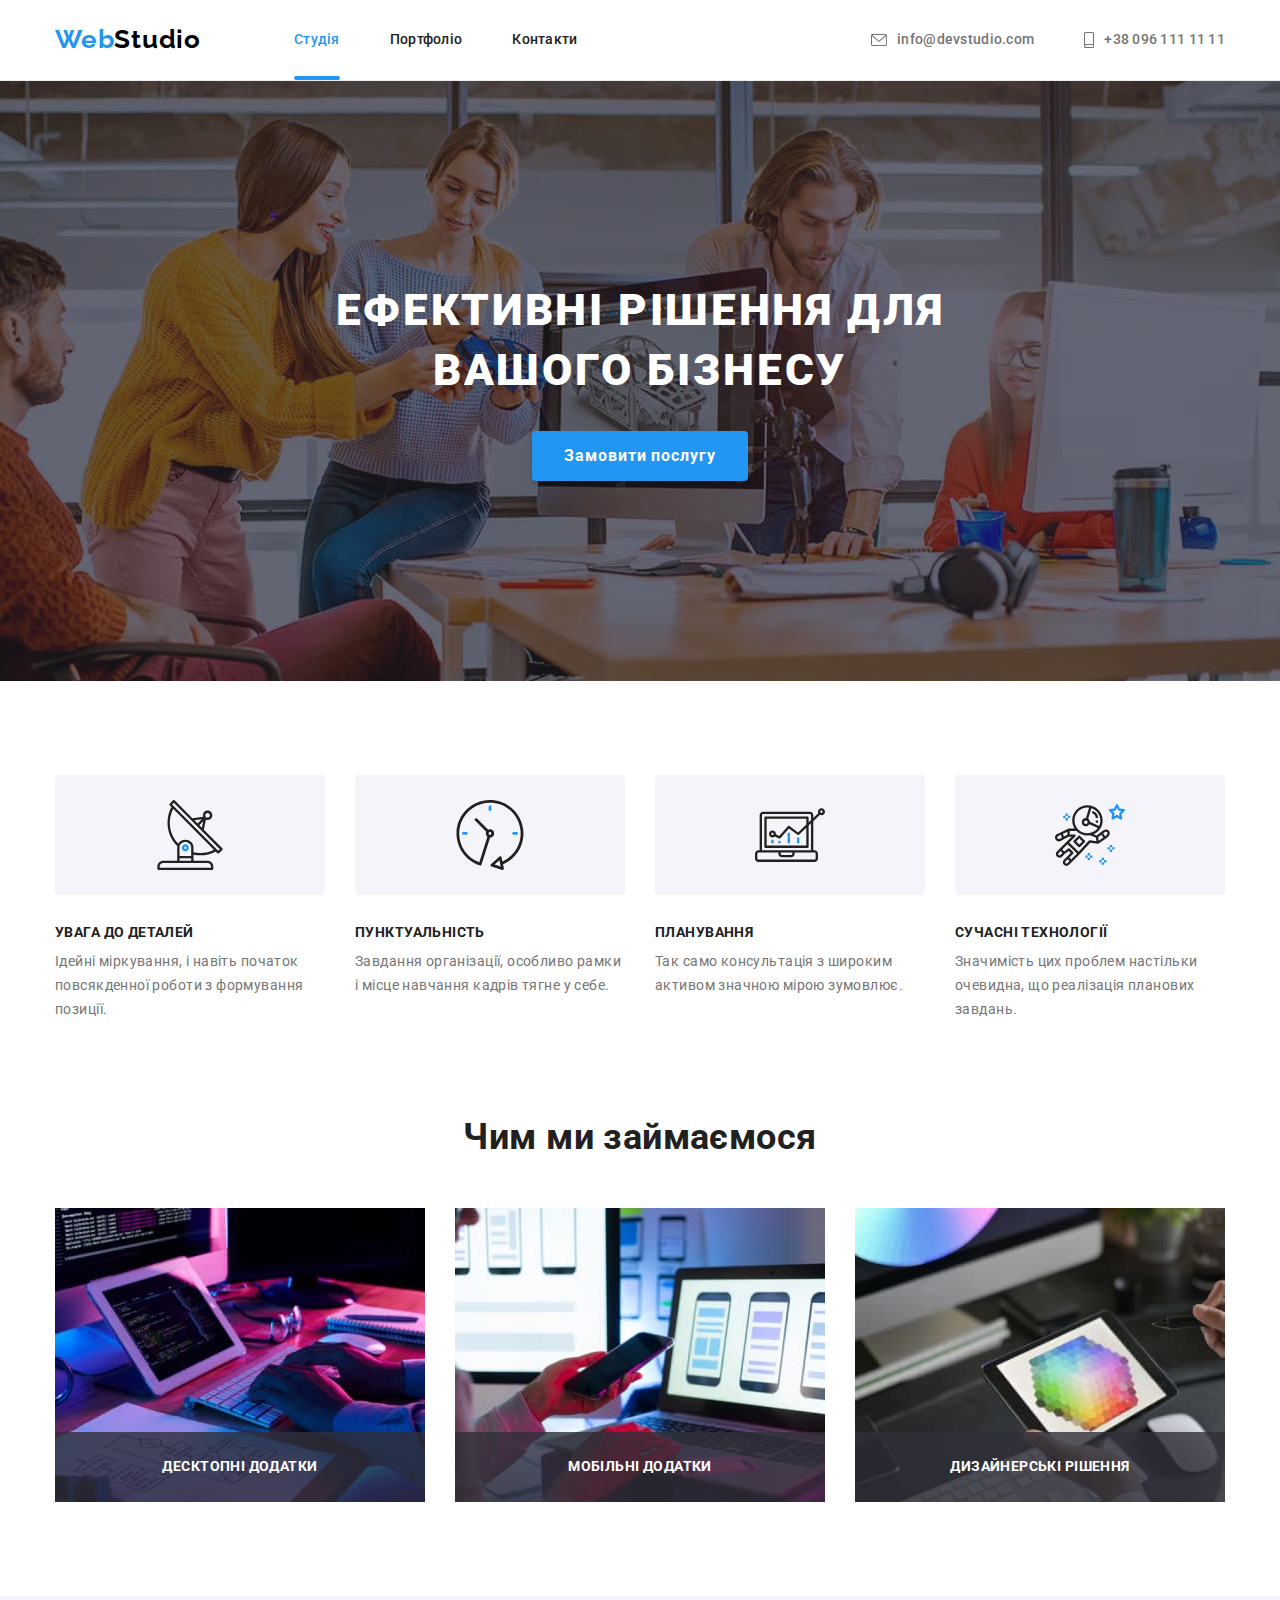
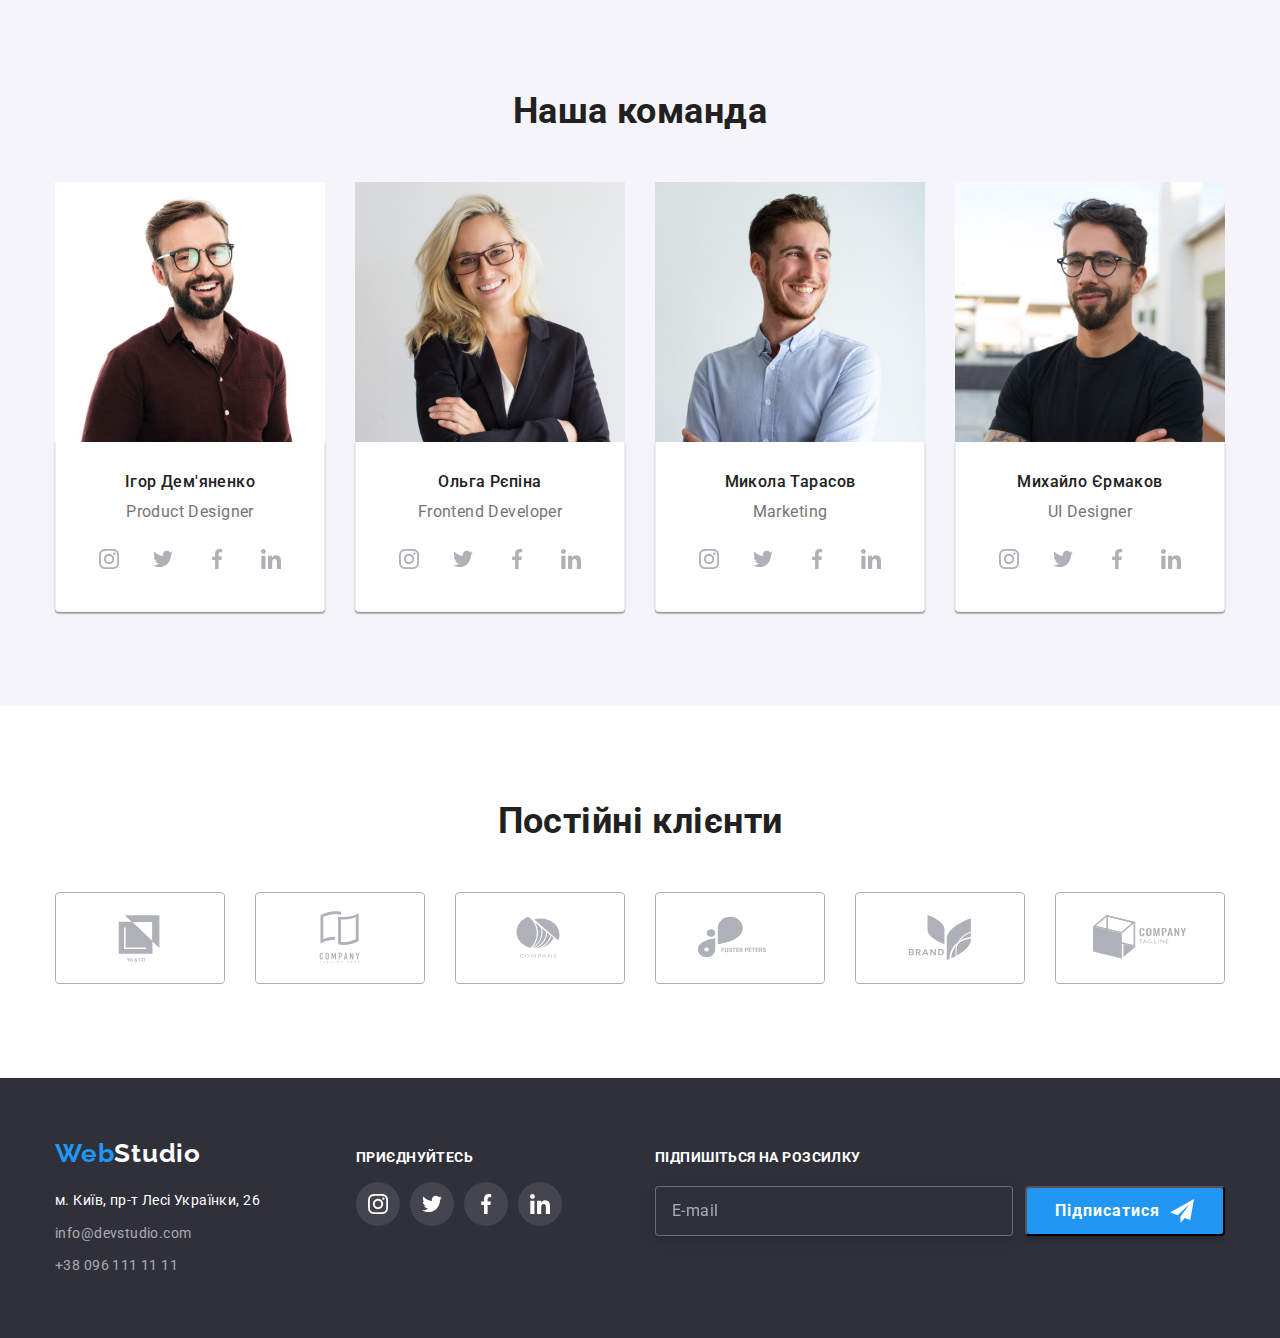
==== commit 0ab12f67: "hw6_done2" ====
--- a/index.html
+++ b/index.html
@@ -509,16 +509,18 @@
         </div>
         <form >
          <p class="footer-form-title">Підпишіться на розсилку</p>
+         <div class="footer-mailing-form">
           <label class="footer-form-field">
             <input class="footer-form-field-inpt" type="email" name="mailing_agree" placeholder="E-mail" pattern="[a-zA-Z0-9]@[a-zA-Z].[a-zA-Z]">
-            <button class="footer-form-field-btn" type="submit">
+          </label>
+          <button class="footer-form-field-btn" type="submit">
               Підписатися
               <svg class="footer-form-field-btn-icon" width="24"
               height="24">
                 <use href="./images/icons.svg#icon-icon-send"></use>
               </svg>
             </button>
-          </label>
+          </div>
         </form>
       </div>
     </footer>
--- a/css/styles.css
+++ b/css/styles.css
@@ -31,6 +31,7 @@
   --third-font-size: 26px;
   --primary-font-weight: 700;
   --secondary-font-weight: 500;
+  --third-font-weight: 400;
   --primary-line-height: 1.14;
   --secondary-line-height: 1.19;
   --primary-letter-spacing: 0.03em;
@@ -299,20 +300,19 @@
   align-items: baseline;
 }
 
-.footer-form-field{
+.footer-mailing-form {
   display: flex;
   align-items: center;
 }
 
 .footer-form-title {
-  font-family: 'Roboto';
+  font-family: var(--primary-font);
   font-style: normal;
-  font-weight: 700;
-  font-size: 14px;
-  line-height: 16px;
-  letter-spacing: 0.03em;
+  font-weight: var(--primary-font-weight);
+  line-height: var(--primary-line-height);
+  letter-spacing: var(--primary-letter-spacing);
   text-transform: uppercase;
-  color: #FFFFFF;
+  color: var(--bg-color1);
   margin-bottom: 20px;
 }
 
@@ -327,24 +327,24 @@
   padding-left: 16px;
   font-family: 'Roboto';
   font-style: normal;
-  font-weight: 400;
-  font-size: 16px;
-  line-height: 20px;
-  display: flex;
-  align-items: center;
-  letter-spacing: 0.03em;
-  color: #FFFFFF;
+  font-weight: var(--third-font-weight);
+  font-size: var(--secondary-font-size);
+  line-height: 1.25;
+  display: flex;
+  align-items: center;
+  letter-spacing: var(--primary-letter-spacing);
+  color: var(--bg-color1);
 }
 
   .footer-form-field-inpt::placeholder {
-  font-family: 'Roboto';
+  font-family: var(--primary-font);
 font-style: normal;
-font-weight: 400;
-font-size: 16px;
-line-height: 20px;
+font-weight: var(--third-font-weight);
+font-size: var(--secondary-font-size);
+line-height: 1.25;
 display: flex;
 align-items: center;
-letter-spacing: 0.03em;
+letter-spacing: var(--primary-letter-spacing);
 color: rgba(255, 255, 255, 0.6);
 }
 
@@ -352,19 +352,19 @@
   width: 200px;
   height: 50px;
   padding: 10px 28px;
-  background-color: #2196F3;
+  background-color: var(--accent-color);
   box-shadow: 0px 4px 4px rgba(0, 0, 0, 0.15);
   border-radius: 4px;
-  font-family: 'Roboto';
+  font-family: var(--primary-font);
   font-style: normal;
-  font-weight: 700;
-  font-size: 16px;
-  line-height: 30px;
+  font-weight: var(--primary-font-weight);
+  font-size: var(--secondary-font-size);
+  line-height: 1.88;
   display: flex;
   align-items: center;
   text-align: center;
   letter-spacing: 0.06em;
-  color: #FFFFFF;
+  color: var(--bg-color1);
 }
 
 .footer-form-field-btn-icon {
@@ -373,7 +373,7 @@
 
 
 .footer-form-field-inpt:focus {
-  border-color: #2196F3;
+  border-color: var(--accent-color);
   outline: none;
   transition: color 250ms var(--primary-timing-function);
 } 
@@ -622,7 +622,7 @@
   background-color: var(--accent-color);
   font-family: var(--primary-font);
   font-style: normal;
-  font-weight: 400;
+  font-weight: var(--third-font-weight);
   font-size: 18px;
   line-height: 1.55;
   letter-spacing: var(--primary-letter-spacing);
@@ -765,20 +765,20 @@
 }
 
 .modal-form-title {
-  font-family: 'Roboto';
+  font-family: var(--primary-font);
 font-style: normal;
 font-weight: 700;
 font-size: 20px;
 line-height: 23px;
 text-align: center;
-letter-spacing: 0.03em;
+letter-spacing: var(--primary-letter-spacing);
 color: #212121;
 margin-bottom: 12px;
 }
 
 .modal-form-field {
   margin-bottom: 10px;
-  background: #FFFFFF;
+  background: var(--bg-color1);
   box-shadow: 0px 1px 3px rgba(0, 0, 0, 0.12), 0px 1px 1px rgba(0, 0, 0, 0.14), 0px 2px 1px rgba(0, 0, 0, 0.2);
   border-radius: 4px;
   
@@ -786,7 +786,7 @@
 
 .modal-form-field-message{
   margin-bottom: 20px;
-  background: #FFFFFF;
+  background: var(--bg-color1);
   box-shadow: 0px 1px 3px rgba(0, 0, 0, 0.12), 0px 1px 1px rgba(0, 0, 0, 0.14), 0px 2px 1px rgba(0, 0, 0, 0.2);
   border-radius: 4px;
 }
@@ -805,13 +805,13 @@
 }
 
 .modal-form-input:focus, .modal-field-message:focus {
-  border-color: #2196F3;
+  border-color: var(--accent-color);
   outline: none;
   transition: color 250ms var(--primary-timing-function);
 } 
 
 .modal-form-input:focus + .modal-form-icon {
-  fill: #2196F3;
+  fill: var(--accent-color);
   transition: color 250ms var(--primary-timing-function);
 } 
 
@@ -825,9 +825,9 @@
 } 
 
 .modal-field-message::placeholder {
-  font-family: 'Roboto';
+  font-family: var(--primary-font);
 font-style: normal;
-font-weight: 400;
+font-weight: var(--third-font-weight);
 font-size: 12px;
 line-height: 14px;
 letter-spacing: 0.01em;
@@ -836,24 +836,23 @@
 
 .modal-form-field-name {
   display: block;
-  font-family: 'Roboto';
+  font-family: var(--primary-font);
   font-style: normal;
-  font-weight: 400;
+  font-weight: var(--third-font-weight);
   font-size: 12px;
   line-height: 14px;
   letter-spacing: 0.01em;
-  color: #757575;
+  color: var(--paragraf-text-color);
   margin-bottom: 4px;
 }
 
 .modal-form-check-field {
-  font-family: 'Roboto';
+  font-family: var(--primary-font);
   font-style: normal;
-  font-weight: 400;
-  font-size: 14px;
-  line-height: 24px;
-  letter-spacing: 0.03em;
-  color: #757575;
+  font-weight: var(--third-font-weight);
+  line-height: 1.71;
+  letter-spacing: var(--primary-letter-spacing);
+  color: var(--paragraf-text-color);
   margin-bottom: 30px;
   padding-left: 14px;
   display: flex;
@@ -862,26 +861,26 @@
 
 .modal-form-contract-link {
   text-decoration: underline;
-  color: #2196F3;
+  color: var(--accent-color);
 }
 
 .modal-window-submit-btn {
-  background-color: #2196F3;
+  background-color: var(--accent-color);
   box-shadow: 0px 4px 4px rgba(0, 0, 0, 0.15);
   border-radius: 4px;
   border-color: transparent;
   padding: 10px 52px;
   margin: 0 auto 40px;
-  font-family: 'Roboto';
+  font-family: var(--primary-font);
   font-style: normal;
-  font-weight: 700;
-  font-size: 16px;
-  line-height: 30px;
+  font-weight: var(--primary-font-weight);
+  font-size: var(--secondary-font-size);
+  line-height: 1.88;
   display: flex;
   align-items: center;
   text-align: center;
   letter-spacing: 0.06em;
-  color: #FFFFFF;
+  color: var(--bg-color1);
 }
 
 .modal-form-icon {
@@ -905,17 +904,17 @@
 }
 
 .modal-form-check:checked + .modal-check-box-sign {
-  background-color: #2196F3;
+  background-color: var(--accent-color);
   border-color: transparent;
 }
 
 .modal-form-check:checked + .modal-check-box-sign .modal-form-check-content {
   display: block;
-  fill: #FFFFFF;
+  fill: var(--bg-color1);
 }
 
 .modal-form-check:focus + .modal-check-box-sign {
-  border: 1px solid #2196F3;
+  border: 1px solid var(--accent-color);
   transition: color 250ms var(--primary-timing-function);
 }
 
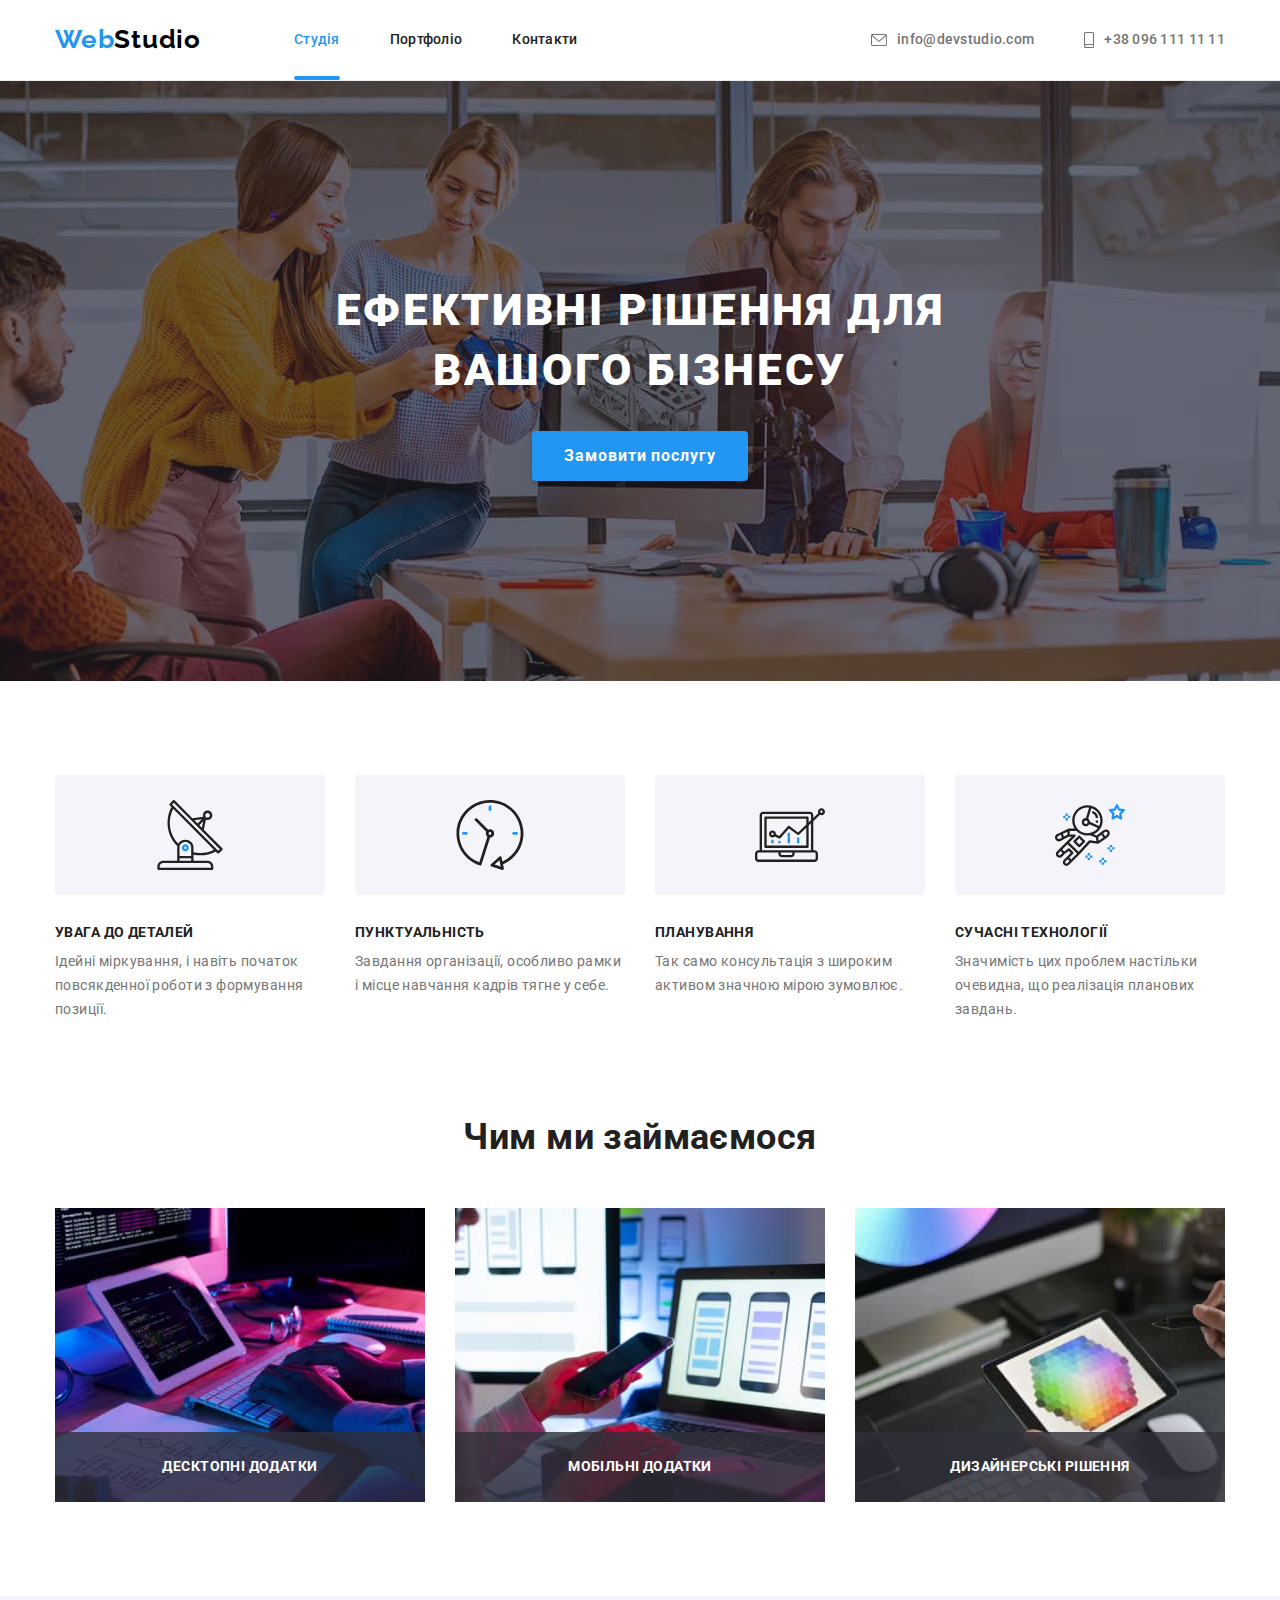
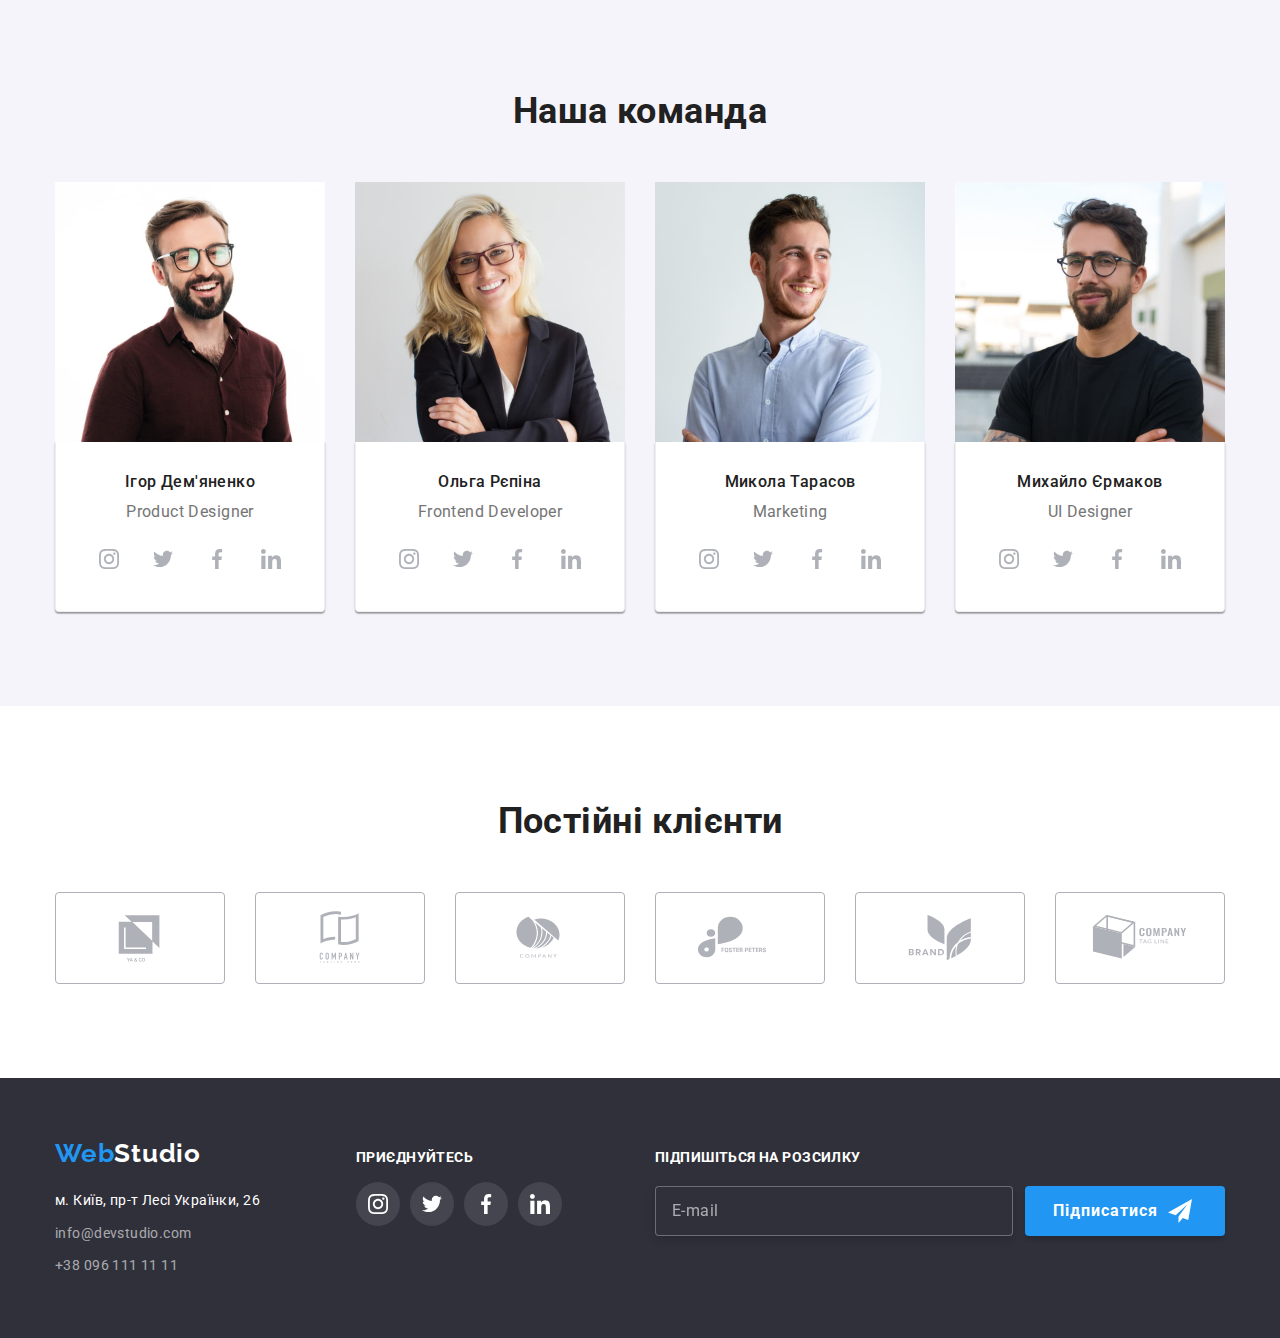
==== commit ca3a1ad6: "hw6_fully_done2" ====
--- a/index.html
+++ b/index.html
@@ -38,8 +38,11 @@
         </nav>
         <ul class="list menu-gap">
           <li class="list-menu-contacts">
-            <a aria-label="посилання надіслати листа" class="menu-contacts-navigation" href="mailto:info@devstudio.com"
-              ><svg 
+            <a
+              aria-label="посилання надіслати листа"
+              class="menu-contacts-navigation"
+              href="mailto:info@devstudio.com"
+              ><svg
                 class="menu-contacts-navigation-icon"
                 width="16"
                 height="12"
@@ -49,7 +52,10 @@
             >
           </li>
           <li class="list-menu-contacts">
-            <a aria-label="посилання зателефонувати" class="menu-contacts-navigation" href="tel:+380961111111"
+            <a
+              aria-label="посилання зателефонувати"
+              class="menu-contacts-navigation"
+              href="tel:+380961111111"
               ><svg
                 class="menu-contacts-navigation-icon"
                 width="10"
@@ -68,7 +74,11 @@
           <h1 class="top-main-index-title main_title">
             Ефективні рішення для вашого бізнесу
           </h1>
-          <button class="top-main-index-button button" type="button" data-modal-open>
+          <button
+            class="top-main-index-button button"
+            type="button"
+            data-modal-open
+          >
             Замовити послугу
           </button>
         </div>
@@ -132,33 +142,33 @@
           <h2 class="topic title">Чим ми займаємося</h2>
           <ul class="examples_work">
             <li class="list-item label-box">
-              <div >
-              <img
-                src="./images/make_process_1.jpg"
-                alt="людина над створенням процессу"
-                width="370"
-              />
-              <P class="label">Десктопні додатки</P>
+              <div>
+                <img
+                  src="./images/make_process_1.jpg"
+                  alt="людина над створенням процессу"
+                  width="370"
+                />
+                <p class="label">Десктопні додатки</p>
               </div>
             </li>
             <li class="list-item label-box">
-              <div >
-              <img
-                src="./images/make_phone_form_2.jpg"
-                alt="співробітник створюе екранні форми для телефонів"
-                width="370"
-              />
-              <p class="label">Мобільні додатки</p>
+              <div>
+                <img
+                  src="./images/make_phone_form_2.jpg"
+                  alt="співробітник створюе екранні форми для телефонів"
+                  width="370"
+                />
+                <p class="label">Мобільні додатки</p>
               </div>
             </li>
             <li class="list-item label-box">
-              <div >
-              <img
-                src="./images/choose_color_3.jpg"
-                alt="співробітник вибирає колір з палітри"
-                width="370"
-              />
-              <p class="label">Дизайнерські рішення</p>
+              <div>
+                <img
+                  src="./images/choose_color_3.jpg"
+                  alt="співробітник вибирає колір з палітри"
+                  width="370"
+                />
+                <p class="label">Дизайнерські рішення</p>
               </div>
             </li>
           </ul>
@@ -179,40 +189,45 @@
                 <p class="specialists_profession">Product Designer</p>
                 <ul class="social-list">
                   <li class="list-item">
-                    <a aria-label="інстаграм посилання" class="social-link" href="#">
-                      <svg
-                        width="20"
-                        height="20"
-                      >
+                    <a
+                      aria-label="інстаграм посилання"
+                      class="social-link"
+                      href="#"
+                    >
+                      <svg width="20" height="20">
                         <use href="./images/icons.svg#icon-instagram"></use>
                       </svg>
                     </a>
                   </li>
                   <li class="list-item">
-                    <a aria-label="твітер посилання" class="social-link" href="#">
-                      <svg  
-                        width="20" 
-                        height="20">
+                    <a
+                      aria-label="твітер посилання"
+                      class="social-link"
+                      href="#"
+                    >
+                      <svg width="20" height="20">
                         <use href="./images/icons.svg#icon-twitter"></use>
                       </svg>
                     </a>
                   </li>
                   <li class="list-item">
-                    <a aria-label="фейсбук посилання" class="social-link" href="#">
-                      <svg
-                        width="20"
-                        height="20"
-                      >
+                    <a
+                      aria-label="фейсбук посилання"
+                      class="social-link"
+                      href="#"
+                    >
+                      <svg width="20" height="20">
                         <use href="./images/icons.svg#icon-facebook"></use>
                       </svg>
                     </a>
                   </li>
                   <li class="list-item">
-                    <a aria-label="лінкедін посилання" class="social-link" href="#">
-                      <svg
-                        width="20"
-                        height="20"
-                      >
+                    <a
+                      aria-label="лінкедін посилання"
+                      class="social-link"
+                      href="#"
+                    >
+                      <svg width="20" height="20">
                         <use href="./images/icons.svg#icon-linkedin"></use>
                       </svg>
                     </a>
@@ -231,40 +246,45 @@
                 <p class="specialists_profession">Frontend Developer</p>
                 <ul class="social-list">
                   <li class="list-item">
-                    <a aria-label="інстаграм посилання" class="social-link" href="#">
-                      <svg
-                        width="20"
-                        height="20"
-                      >
+                    <a
+                      aria-label="інстаграм посилання"
+                      class="social-link"
+                      href="#"
+                    >
+                      <svg width="20" height="20">
                         <use href="./images/icons.svg#icon-instagram"></use>
                       </svg>
                     </a>
                   </li>
                   <li class="list-item">
-                    <a aria-label="твітер посилання" class="social-link" href="#">
-                      <svg  
-                        width="20" 
-                        height="20">
+                    <a
+                      aria-label="твітер посилання"
+                      class="social-link"
+                      href="#"
+                    >
+                      <svg width="20" height="20">
                         <use href="./images/icons.svg#icon-twitter"></use>
                       </svg>
                     </a>
                   </li>
                   <li class="list-item">
-                    <a aria-label="фейсбук посилання" class="social-link" href="#">
-                      <svg
-                        width="20"
-                        height="20"
-                      >
+                    <a
+                      aria-label="фейсбук посилання"
+                      class="social-link"
+                      href="#"
+                    >
+                      <svg width="20" height="20">
                         <use href="./images/icons.svg#icon-facebook"></use>
                       </svg>
                     </a>
                   </li>
                   <li class="list-item">
-                    <a aria-label="лінкедін посилання" class="social-link" href="#">
-                      <svg
-                        width="20"
-                        height="20"
-                      >
+                    <a
+                      aria-label="лінкедін посилання"
+                      class="social-link"
+                      href="#"
+                    >
+                      <svg width="20" height="20">
                         <use href="./images/icons.svg#icon-linkedin"></use>
                       </svg>
                     </a>
@@ -283,40 +303,45 @@
                 <p class="specialists_profession">Marketing</p>
                 <ul class="social-list">
                   <li class="list-item">
-                    <a aria-label="інстаграм посилання" class="social-link" href="#">
-                      <svg
-                        width="20"
-                        height="20"
-                      >
+                    <a
+                      aria-label="інстаграм посилання"
+                      class="social-link"
+                      href="#"
+                    >
+                      <svg width="20" height="20">
                         <use href="./images/icons.svg#icon-instagram"></use>
                       </svg>
                     </a>
                   </li>
                   <li class="list-item">
-                    <a aria-label="твітер посилання" class="social-link" href="#">
-                      <svg  
-                        width="20" 
-                        height="20">
+                    <a
+                      aria-label="твітер посилання"
+                      class="social-link"
+                      href="#"
+                    >
+                      <svg width="20" height="20">
                         <use href="./images/icons.svg#icon-twitter"></use>
                       </svg>
                     </a>
                   </li>
                   <li class="list-item">
-                    <a aria-label="фейсбук посилання" class="social-link" href="#">
-                      <svg
-                        width="20"
-                        height="20"
-                      >
+                    <a
+                      aria-label="фейсбук посилання"
+                      class="social-link"
+                      href="#"
+                    >
+                      <svg width="20" height="20">
                         <use href="./images/icons.svg#icon-facebook"></use>
                       </svg>
                     </a>
                   </li>
                   <li class="list-item">
-                    <a aria-label="лінкедін посилання" class="social-link" href="#">
-                      <svg
-                        width="20"
-                        height="20"
-                      >
+                    <a
+                      aria-label="лінкедін посилання"
+                      class="social-link"
+                      href="#"
+                    >
+                      <svg width="20" height="20">
                         <use href="./images/icons.svg#icon-linkedin"></use>
                       </svg>
                     </a>
@@ -336,40 +361,45 @@
                 <p class="specialists_profession">UI Designer</p>
                 <ul class="social-list">
                   <li class="list-item">
-                    <a aria-label="інстаграм посилання" class="social-link" href="#">
-                      <svg
-                        width="20"
-                        height="20"
-                      >
+                    <a
+                      aria-label="інстаграм посилання"
+                      class="social-link"
+                      href="#"
+                    >
+                      <svg width="20" height="20">
                         <use href="./images/icons.svg#icon-instagram"></use>
                       </svg>
                     </a>
                   </li>
                   <li class="list-item">
-                    <a aria-label="твітер посилання" class="social-link" href="#">
-                      <svg 
-                        width="20" 
-                        height="20">
+                    <a
+                      aria-label="твітер посилання"
+                      class="social-link"
+                      href="#"
+                    >
+                      <svg width="20" height="20">
                         <use href="./images/icons.svg#icon-twitter"></use>
                       </svg>
                     </a>
                   </li>
                   <li class="list-item">
-                    <a aria-label="фейсбук посилання" class="social-link" href="#">
-                      <svg
-                        width="20"
-                        height="20"
-                      >
+                    <a
+                      aria-label="фейсбук посилання"
+                      class="social-link"
+                      href="#"
+                    >
+                      <svg width="20" height="20">
                         <use href="./images/icons.svg#icon-facebook"></use>
                       </svg>
                     </a>
                   </li>
                   <li class="list-item">
-                    <a aria-label="лінкедін посилання" class="social-link" href="#">
-                      <svg
-                        width="20"
-                        height="20"
-                      >
+                    <a
+                      aria-label="лінкедін посилання"
+                      class="social-link"
+                      href="#"
+                    >
+                      <svg width="20" height="20">
                         <use href="./images/icons.svg#icon-linkedin"></use>
                       </svg>
                     </a>
@@ -385,42 +415,66 @@
           <h2 class="topic title">Постійні клієнти</h2>
           <ul class="icon-list">
             <li class="list-item">
-              <a aria-label="посилання на сайт першого клієнта" class="client-link" href="#">
+              <a
+                aria-label="посилання на сайт першого клієнта"
+                class="client-link"
+                href="#"
+              >
                 <svg width="106" height="60">
                   <use href="./images/icons.svg#icon-Logo1"></use>
                 </svg>
               </a>
             </li>
             <li class="list-item">
-              <a aria-label="посилання на сайт другого клієнта" class="client-link" href="#">
+              <a
+                aria-label="посилання на сайт другого клієнта"
+                class="client-link"
+                href="#"
+              >
                 <svg width="106" height="60">
                   <use href="./images/icons.svg#icon-Logo2"></use>
                 </svg>
               </a>
             </li>
             <li class="list-item">
-              <a aria-label="посилання на сайт третього клієнта" class="client-link" href="#">
+              <a
+                aria-label="посилання на сайт третього клієнта"
+                class="client-link"
+                href="#"
+              >
                 <svg width="106" height="60">
                   <use href="./images/icons.svg#icon-Logo3"></use>
                 </svg>
               </a>
             </li>
             <li class="list-item">
-              <a aria-label="посилання на сайт четвертого клієнта" class="client-link" href="#">
+              <a
+                aria-label="посилання на сайт четвертого клієнта"
+                class="client-link"
+                href="#"
+              >
                 <svg width="106" height="60">
                   <use href="./images/icons.svg#icon-Logo4"></use>
                 </svg>
               </a>
             </li>
             <li class="list-item">
-              <a aria-label="посилання на сайт п'ятого клієнта" class="client-link" href="#">
-                <svg width="106" height="60" >
+              <a
+                aria-label="посилання на сайт п'ятого клієнта"
+                class="client-link"
+                href="#"
+              >
+                <svg width="106" height="60">
                   <use href="./images/icons.svg#icon-Logo5"></use>
                 </svg>
               </a>
             </li>
             <li class="list-item">
-              <a aria-label="посилання на сайт шостого клієнта" class="client-link" href="#">
+              <a
+                aria-label="посилання на сайт шостого клієнта"
+                class="client-link"
+                href="#"
+              >
                 <svg width="106" height="60">
                   <use href="./images/icons.svg#icon-Logo6"></use>
                 </svg>
@@ -462,61 +516,66 @@
           <p class="footer-invite">приєднуйтесь</p>
           <ul class="social-list">
             <li class="list-item">
-              <a aria-label="інстаграм посилання" class="social-link-footer" href="#">
-                <svg
-                  width="20"
-                  height="20"
-                  class="social-icon-footer"
-                >
+              <a
+                aria-label="інстаграм посилання"
+                class="social-link-footer"
+                href="#"
+              >
+                <svg width="20" height="20" class="social-icon-footer">
                   <use href="./images/icons.svg#icon-instagram"></use>
                 </svg>
               </a>
             </li>
             <li class="list-item">
-              <a aria-label="твітер посилання" class="social-link-footer" href="#">
-                <svg
-                  width="20"
-                  height="20"
-                  class="social-icon-footer"
-                >
+              <a
+                aria-label="твітер посилання"
+                class="social-link-footer"
+                href="#"
+              >
+                <svg width="20" height="20" class="social-icon-footer">
                   <use href="./images/icons.svg#icon-twitter"></use>
                 </svg>
               </a>
             </li>
             <li class="list-item">
-              <a aria-label="фейсбук посилання" class="social-link-footer" href="#">
-                <svg
-                  width="20"
-                  height="20"
-                  class="social-icon-footer"
-                >
+              <a
+                aria-label="фейсбук посилання"
+                class="social-link-footer"
+                href="#"
+              >
+                <svg width="20" height="20" class="social-icon-footer">
                   <use href="./images/icons.svg#icon-facebook"></use>
                 </svg>
               </a>
             </li>
             <li class="list-item">
-              <a aria-label="лінкедін посилання" class="social-link-footer" href="#">
-                <svg
-                  width="20"
-                  height="20"
-                  class="social-icon-footer"
-                >
+              <a
+                aria-label="лінкедін посилання"
+                class="social-link-footer"
+                href="#"
+              >
+                <svg width="20" height="20" class="social-icon-footer">
                   <use href="./images/icons.svg#icon-linkedin"></use>
                 </svg>
               </a>
             </li>
           </ul>
         </div>
-        <form >
-         <p class="footer-form-title">Підпишіться на розсилку</p>
-         <div class="footer-mailing-form">
-          <label class="footer-form-field">
-            <input class="footer-form-field-inpt" type="email" name="mailing_agree" placeholder="E-mail" pattern="[a-zA-Z0-9]@[a-zA-Z].[a-zA-Z]">
-          </label>
-          <button class="footer-form-field-btn" type="submit">
+        <form>
+          <p class="footer-form-title">Підпишіться на розсилку</p>
+          <div class="footer-mailing-form">
+            <label class="footer-form-field">
+              <input
+                class="footer-form-field-inpt"
+                type="email"
+                name="mailing_agree"
+                placeholder="E-mail"
+                pattern="[a-zA-Z0-9]@[a-zA-Z].[a-zA-Z]"
+              />
+            </label>
+            <button class="footer-form-field-btn" type="submit">
               Підписатися
-              <svg class="footer-form-field-btn-icon" width="24"
-              height="24">
+              <svg class="footer-form-field-btn-icon" width="24" height="24">
                 <use href="./images/icons.svg#icon-icon-send"></use>
               </svg>
             </button>
@@ -528,61 +587,86 @@
     <div class="backdrop is-hidden" data-modal>
       <div class="modal">
         <button class="modal-window-close-btn" type="button" data-modal-close>
-        <svg class="modal-close-sign" width="18"
-        height="18">
-          <use href="./images/icons.svg#icon-close-sign"></use>
-        </svg>
-      </button>
-      <form class="modal-form">
-        <p class="modal-form-title">Залиште свої дані, ми вам передзвонимо</p>
-        <label class="modal-form-field"> 
-          <span class="modal-form-field-name">Ім'я</span>
-          <div class="modal-form-field-conteiner">
-          <input class="modal-form-input" type="text" name="client_name" required pattern="[a-zA-Zа-яА-ЯіІїЇ]+">
-          <svg class="modal-form-icon" width="18"
-          height="18">>
-            <use href="./images/icons.svg#icon-sign-name"></use>
+          <svg class="modal-close-sign" width="18" height="18">
+            <use href="./images/icons.svg#icon-close-sign"></use>
           </svg>
-          </div>
-        </label>
-        <label class="modal-form-field"> 
-          <span class="modal-form-field-name">Телефон</span>
-          <div class="modal-form-field-conteiner">
-          <input class="modal-form-input" type="tel" name="client_pfone_number" required pattern="[0-9]{3}-[0-9]{3}-[0-9]{2}-[0-9]{2}" title="xxx-xxx-xx-xx">
-          <svg class="modal-form-icon" width="18"
-          height="18">>
-            <use href="./images/icons.svg#icon-sign-phone"></use>
-          </svg>
-          </div>
-        </label>
-        <label class="modal-form-field"> 
-          <span class="modal-form-field-name">Пошта</span>
-          <div class="modal-form-field-conteiner">
-          <input class="modal-form-input" type="email" name="client_email" required pattern="[a-zA-Z0-9]@[a-zA-Z].[a-zA-Z]">
-          <svg class="modal-form-icon" width="18"
-          height="18">>
-            <use href="./images/icons.svg#icon-sign-mail"></use>
-          </svg>
-          </div>
-        </label>
-        <label class="modal-form-field-message"> 
-          <span class="modal-form-field-name">Коментар</span>
-         <textarea class="modal-field-message" name="client_comment" placeholder="Введіть текст"></textarea>
-        </label>
-        <label class="modal-form-check-field"> 
-          
-          <input class="modal-form-check" type="checkbox" name="client_accept" required>
-          <svg class="modal-check-box-sign" width="11"
-          height="8">
-            <use class="modal-form-check-content" href="./images/icons.svg#icon-icon-galka"></use>
-          </svg>
-          Погоджуюся з розсилкою та приймаю&nbsp; 
-          <a class="modal-form-contract-link" href="#">Умови договору</a>
-        </label>
-        <button class="modal-window-submit-btn" type="submit">Відправити
         </button>
-      </form>
-      
+        <form class="modal-form">
+          <p class="modal-form-title">Залиште свої дані, ми вам передзвонимо</p>
+          <label class="modal-form-field">
+            <span class="modal-form-field-name">Ім'я</span>
+            <span class="modal-form-field-conteiner">
+              <input
+                class="modal-form-input"
+                type="text"
+                name="client_name"
+                required
+                pattern="[a-zA-Zа-яА-ЯіІїЇ]+"
+              />
+              <svg class="modal-form-icon" width="18" height="18">
+                <use href="./images/icons.svg#icon-sign-name"></use>
+              </svg>
+            </span>
+          </label>
+          <label class="modal-form-field">
+            <span class="modal-form-field-name">Телефон</span>
+            <span class="modal-form-field-conteiner">
+              <input
+                class="modal-form-input"
+                type="tel"
+                name="client_pfone_number"
+                required
+                pattern="[0-9]{3}-[0-9]{3}-[0-9]{2}-[0-9]{2}"
+                title="xxx-xxx-xx-xx"
+              />
+              <svg class="modal-form-icon" width="18" height="18">
+                <use href="./images/icons.svg#icon-sign-phone"></use>
+              </svg>
+            </span>
+          </label>
+          <label class="modal-form-field">
+            <span class="modal-form-field-name">Пошта</span>
+            <span class="modal-form-field-conteiner">
+              <input
+                class="modal-form-input"
+                type="email"
+                name="client_email"
+                required
+                pattern="[a-zA-Z0-9]@[a-zA-Z].[a-zA-Z]"
+              />
+              <svg class="modal-form-icon" width="18" height="18">
+                <use href="./images/icons.svg#icon-sign-mail"></use>
+              </svg>
+            </span>
+          </label>
+          <label class="modal-form-field-message">
+            <span class="modal-form-field-name">Коментар</span>
+            <textarea
+              class="modal-field-message"
+              name="client_comment"
+              placeholder="Введіть текст"
+            ></textarea>
+          </label>
+          <label class="modal-form-check-field">
+            <input
+              class="modal-form-check"
+              type="checkbox"
+              name="client_accept"
+              required
+            />
+            <svg class="modal-check-box-sign" width="11" height="8">
+              <use
+                class="modal-form-check-content"
+                href="./images/icons.svg#icon-icon-galka"
+              ></use>
+            </svg>
+            Погоджуюся з розсилкою та приймаю&nbsp;
+            <a class="modal-form-contract-link" href="#">Умови договору</a>
+          </label>
+          <button class="modal-window-submit-btn" type="submit">
+            Відправити
+          </button>
+        </form>
       </div>
     </div>
     <script src="./js/modal.js"></script>
--- a/css/styles.css
+++ b/css/styles.css
@@ -260,7 +260,7 @@
 .footer-invite-block {
   display: block;
   align-content: center;
-  margin-right: 93px;
+  margin-right: auto;
 }
 
 .footer-invite {
@@ -322,10 +322,10 @@
   border: 1px solid rgba(255, 255, 255, 0.3);
   filter: drop-shadow(0px 4px 4px rgba(0, 0, 0, 0.15));
   border-radius: 4px;
-  background-color: #2F303A;
+  background-color: #2f303a;
   margin-right: 12px;
   padding-left: 16px;
-  font-family: 'Roboto';
+  font-family: "Roboto";
   font-style: normal;
   font-weight: var(--third-font-weight);
   font-size: var(--secondary-font-size);
@@ -336,16 +336,16 @@
   color: var(--bg-color1);
 }
 
-  .footer-form-field-inpt::placeholder {
-  font-family: var(--primary-font);
-font-style: normal;
-font-weight: var(--third-font-weight);
-font-size: var(--secondary-font-size);
-line-height: 1.25;
-display: flex;
-align-items: center;
-letter-spacing: var(--primary-letter-spacing);
-color: rgba(255, 255, 255, 0.6);
+.footer-form-field-inpt::placeholder {
+  font-family: var(--primary-font);
+  font-style: normal;
+  font-weight: var(--third-font-weight);
+  font-size: var(--secondary-font-size);
+  line-height: 1.25;
+  display: flex;
+  align-items: center;
+  letter-spacing: var(--primary-letter-spacing);
+  color: rgba(255, 255, 255, 0.6);
 }
 
 .footer-form-field-btn {
@@ -355,6 +355,7 @@
   background-color: var(--accent-color);
   box-shadow: 0px 4px 4px rgba(0, 0, 0, 0.15);
   border-radius: 4px;
+  border: none;
   font-family: var(--primary-font);
   font-style: normal;
   font-weight: var(--primary-font-weight);
@@ -370,13 +371,12 @@
 .footer-form-field-btn-icon {
   margin-left: 10px;
 }
-
 
 .footer-form-field-inpt:focus {
   border-color: var(--accent-color);
   outline: none;
   transition: color 250ms var(--primary-timing-function);
-} 
+}
 
 /* =========STUDIO========== */
 
@@ -654,7 +654,7 @@
   box-shadow: 0px 3px 1px var(--button-text-shadow-primary-color),
     0px 1px 2px var(--button-text-shadow-secondary-color),
     0px 2px 2px var(--button-text-shadow-third-color);
-    transition: color 250ms var(--primary-timing-function);
+  transition: color 250ms var(--primary-timing-function);
 }
 
 .text-project-portfolio {
@@ -719,7 +719,7 @@
   visibility: hidden;
   opacity: 0;
   pointer-events: none;
-} 
+}
 
 /* ========Modal window ========= */
 
@@ -737,7 +737,8 @@
   border-radius: 4px;
   transition: transform 250ms var(--primary-timing-function),
     opacity 250ms var(--primary-timing-function);
-    animation: size-in 10000ms linear;
+  animation: size-in 10000ms linear;
+  padding: 40px;
 }
 
 .modal-window-close-btn {
@@ -753,49 +754,50 @@
   padding: 0;
   background-color: var(--bg-color1);
   border: 1px solid var(--button-text-shadow-primary-color);
-}
-
+  cursor: pointer;
+}
+
+.modal-window-close-btn:hover {
+  fill: var(--accent-color);
+  transition: color 250ms var(--primary-timing-function);
+}
 
 /* ========Modal form ========= */
 
 .modal-form {
-   display: flex;
-   flex-direction: column;
-  padding: 40px; 
+  display: flex;
+  flex-direction: column;
 }
 
 .modal-form-title {
   font-family: var(--primary-font);
-font-style: normal;
-font-weight: 700;
-font-size: 20px;
-line-height: 23px;
-text-align: center;
-letter-spacing: var(--primary-letter-spacing);
-color: #212121;
-margin-bottom: 12px;
+  font-style: normal;
+  font-weight: 700;
+  font-size: 20px;
+  line-height: 23px;
+  text-align: center;
+  letter-spacing: var(--primary-letter-spacing);
+  color: #212121;
+  margin-bottom: 12px;
 }
 
 .modal-form-field {
   margin-bottom: 10px;
   background: var(--bg-color1);
-  box-shadow: 0px 1px 3px rgba(0, 0, 0, 0.12), 0px 1px 1px rgba(0, 0, 0, 0.14), 0px 2px 1px rgba(0, 0, 0, 0.2);
-  border-radius: 4px;
-  
-}
-
-.modal-form-field-message{
+  border-radius: 4px;
+}
+
+.modal-form-field-message {
   margin-bottom: 20px;
   background: var(--bg-color1);
-  box-shadow: 0px 1px 3px rgba(0, 0, 0, 0.12), 0px 1px 1px rgba(0, 0, 0, 0.14), 0px 2px 1px rgba(0, 0, 0, 0.2);
-  border-radius: 4px;
-}
-
-.modal-form-field-conteiner{
+  border-radius: 4px;
+}
+
+.modal-form-field-conteiner {
   position: relative;
 }
 
-.modal-form-input{
+.modal-form-input {
   width: 100%;
   height: 40px;
   border: 1px solid rgba(33, 33, 33, 0.2);
@@ -804,16 +806,17 @@
   cursor: pointer;
 }
 
-.modal-form-input:focus, .modal-field-message:focus {
+.modal-form-input:focus,
+.modal-field-message:focus {
   border-color: var(--accent-color);
   outline: none;
   transition: color 250ms var(--primary-timing-function);
-} 
+}
 
 .modal-form-input:focus + .modal-form-icon {
   fill: var(--accent-color);
   transition: color 250ms var(--primary-timing-function);
-} 
+}
 
 .modal-field-message {
   border: 1px solid rgba(33, 33, 33, 0.2);
@@ -822,16 +825,16 @@
   height: 120px;
   padding: 12px 16px;
   resize: none;
-} 
+}
 
 .modal-field-message::placeholder {
   font-family: var(--primary-font);
-font-style: normal;
-font-weight: var(--third-font-weight);
-font-size: 12px;
-line-height: 14px;
-letter-spacing: 0.01em;
-color: rgba(117, 117, 117, 0.5);
+  font-style: normal;
+  font-weight: var(--third-font-weight);
+  font-size: 12px;
+  line-height: 14px;
+  letter-spacing: 0.01em;
+  color: rgba(117, 117, 117, 0.5);
 }
 
 .modal-form-field-name {
@@ -881,14 +884,15 @@
   text-align: center;
   letter-spacing: 0.06em;
   color: var(--bg-color1);
+  cursor: pointer;
 }
 
 .modal-form-icon {
-position: absolute;
-display: block;
-left: 12px;
-top: 50%;
-transform: translateY(-50%);
+  position: absolute;
+  display: block;
+  left: 12px;
+  top: 50%;
+  transform: translateY(-50%);
 }
 
 .modal-check-box-sign {
@@ -921,4 +925,4 @@
 .modal-form-check {
   appearance: none;
   position: absolute;
-}+}
